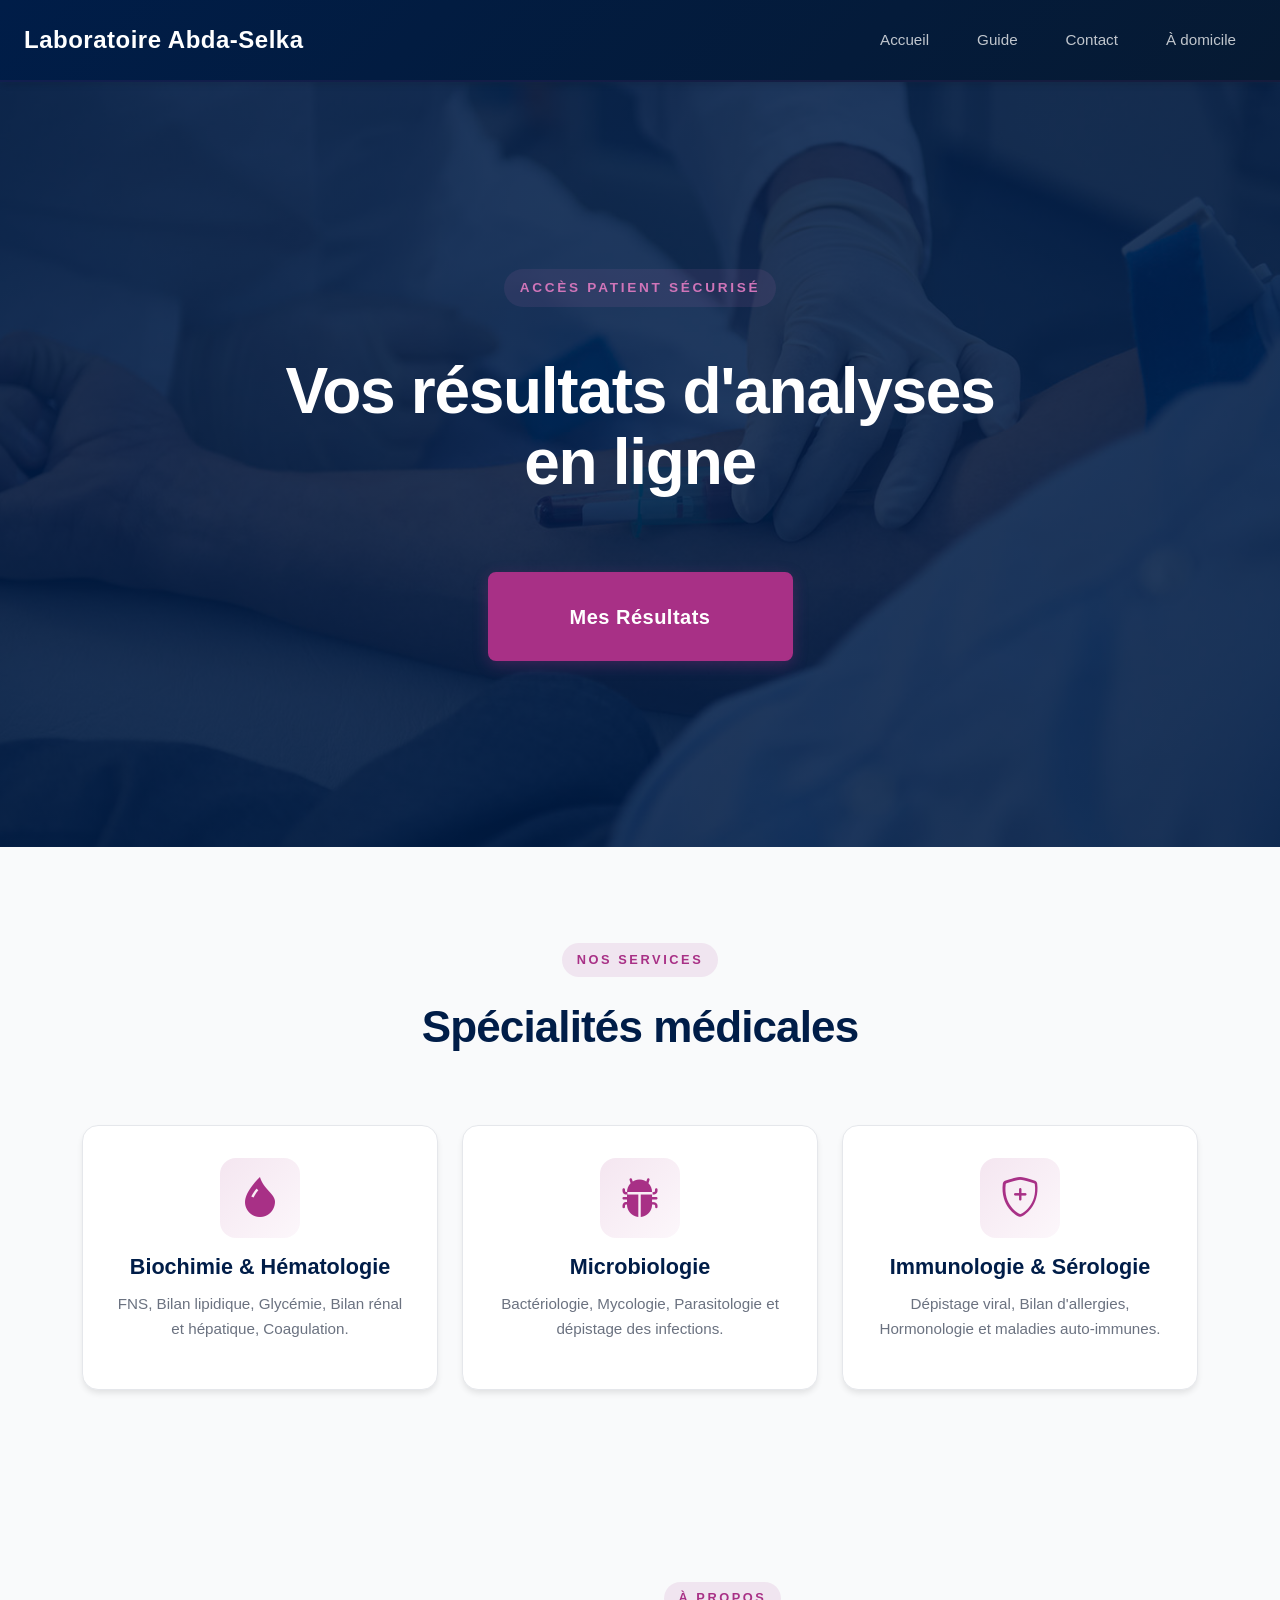
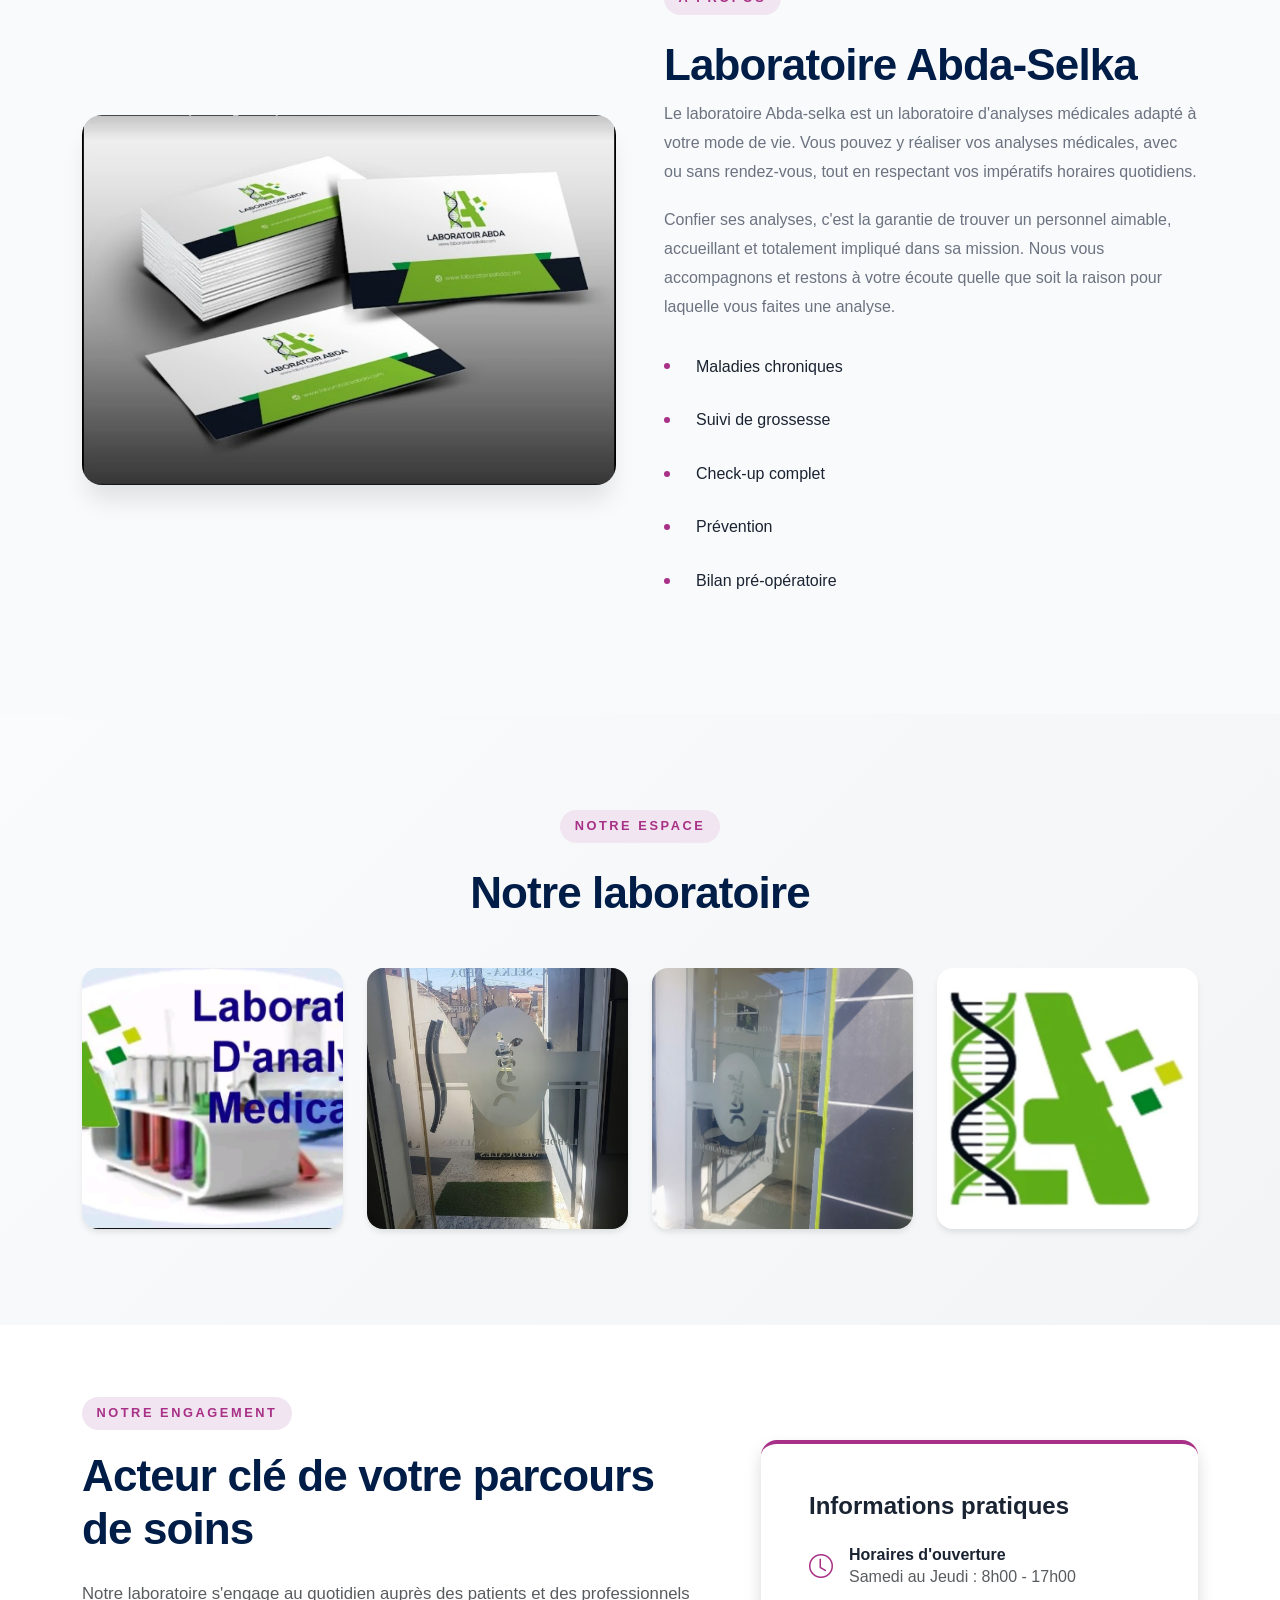
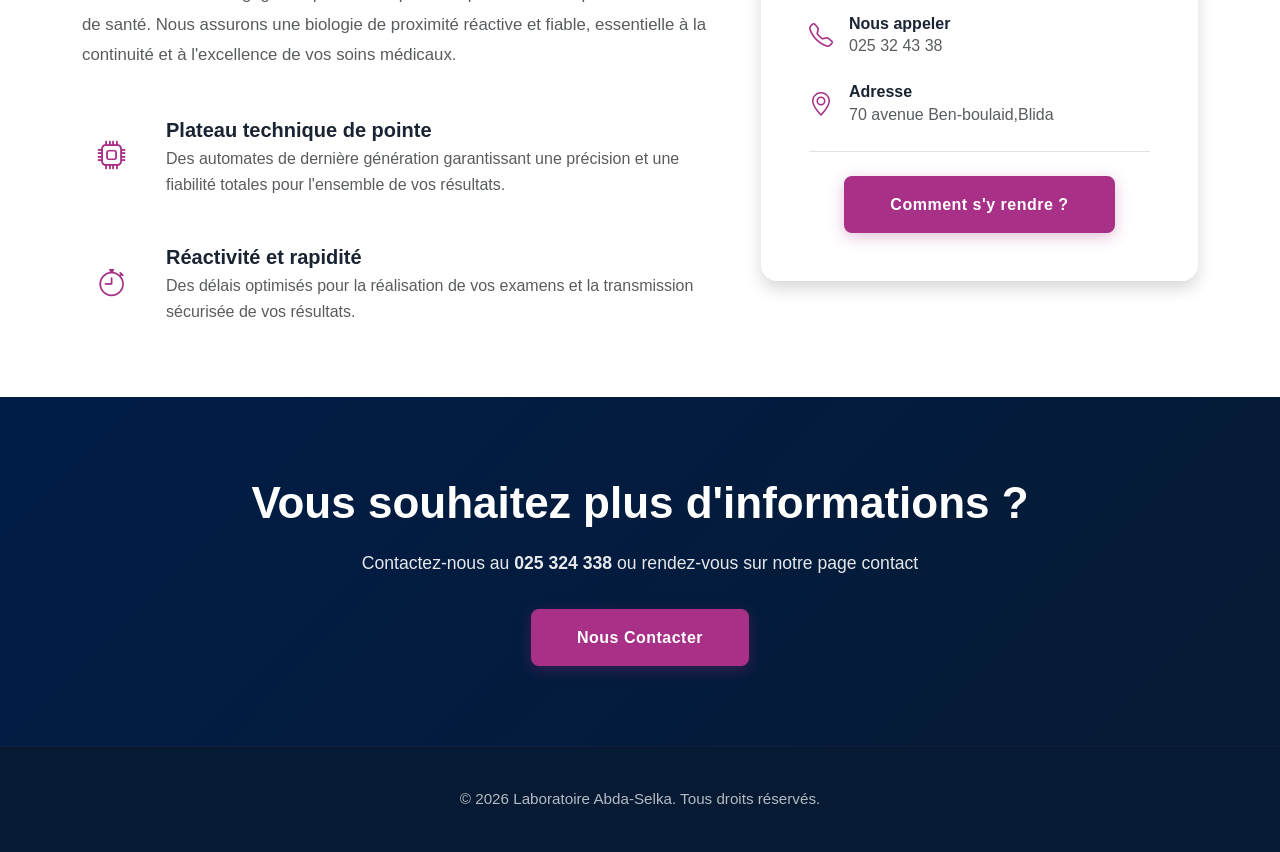
==== index.html @ 322935df "deploy" ====
<!DOCTYPE html>
<html lang="fr">

<head>
  <meta charset="UTF-8">
  <meta http-equiv="X-UA-Compatible" content="IE=edge">
  <meta name="viewport" content="width=device-width, initial-scale=1.0">
  <title>Laboratoire Abda-Selka</title>

  <link rel="shortcut icon" href="img/logo.jpg" type="image/jpeg">
  <link href="https://cdn.jsdelivr.net/npm/bootstrap@5.1.3/dist/css/bootstrap.min.css" rel="stylesheet"
    integrity="sha384-1BmE4kWBq78iYhFldvKuhfTAU6auU8tT94WrHftjDbrCEXSU1oBoqyl2QvZ6jIW3" crossorigin="anonymous">
  <link rel="stylesheet" href="https://cdn.jsdelivr.net/npm/bootstrap-icons@1.7.2/font/bootstrap-icons.css">
  <script src="https://cdn.jsdelivr.net/npm/bootstrap@5.1.3/dist/js/bootstrap.bundle.min.js"
    integrity="sha384-ka7Sk0Gln4gmtz2MlQnikT1wXgYsOg+OMhuP+IlRH9sENBO0LRn5q+8nbTov4+1p"
    crossorigin="anonymous"></script>
  <link rel="stylesheet" href="aceuille.css">
</head>

<body>
  <!-- Navigation -->
  <nav class="navbar navbar-expand-lg navbar-dark navbar-main">
    <div class="container-fluid px-4">
      <a class="navbar-brand fw-bold" href="index.html">Laboratoire Abda-Selka</a>
      <button class="navbar-toggler" type="button" data-bs-toggle="collapse" data-bs-target="#navbarNavDropdown"
        aria-controls="navbarNavDropdown" aria-expanded="false" aria-label="Toggle navigation">
        <span class="navbar-toggler-icon"></span>
      </button>
      <div class="collapse navbar-collapse" id="navbarNavDropdown">
        <ul class="navbar-nav ms-auto gap-2">
          <li class="nav-item">
            <a class="nav-link" href="index.html">Accueil</a>
          </li>
          <li class="nav-item">
            <a class="nav-link" href="guide.html">Guide</a>
          </li>
          <li class="nav-item">
            <a class="nav-link" href="contact.html">Contact</a>
          </li>
          <li class="nav-item">
            <a class="nav-link" href="domicile.html">À domicile</a>
          </li>
        </ul>
      </div>
    </div>
  </nav>

  <!-- Hero Section -->
  <section class="hero-section"
    style="background-image: linear-gradient(rgba(0, 29, 72, 0.85), rgba(0, 29, 72, 0.85)), url('img/prelevement.jpg');">
    <div class="container">
      <div class="hero-content text-center">
        <div class="fade-in-up">
          <p class="hero-eyebrow">Accès Patient Sécurisé</p>
          <br></br>
          <h1 class="hero-title">Vos résultats d'analyses en ligne</h1>
        </div>
        <br></br>
        <div class="hero-actions fade-in-up" style="animation-delay: 0.2s;">
          <a href="http://abda.bmvie.net" class="btn btn-results">Mes Résultats</a>
        </div>
      </div>
    </div>
  </section>

  <!-- Specialties Section -->
  <section class="section-specialties">
    <div class="container">
      <div class="section-intro fade-in">
        <p class="section-eyebrow">Nos Services</p>
        <h2 class="section-title">Spécialités médicales</h2>

      </div>
      <div class="row g-4 mt-5">
        <div class="col-md-6 col-lg-4">
          <div class="specialty-card fade-in-up">
            <div class="specialty-icon mb-3">
              <i class="bi bi-droplet-fill fs-1" style="color: #a83086;"></i>
            </div>
            <h3>Biochimie & Hématologie</h3>
            <p>FNS, Bilan lipidique, Glycémie, Bilan rénal et hépatique, Coagulation.</p>
          </div>
        </div>
        <div class="col-md-6 col-lg-4">
          <div class="specialty-card fade-in-up" style="animation-delay: 0.1s;">
            <div class="specialty-icon text-primary mb-3">
              <i class="bi bi-bug-fill fs-1" style="color: #a83086;"></i>
            </div>
            <h3>Microbiologie</h3>
            <p>Bactériologie, Mycologie, Parasitologie et dépistage des infections.</p>
          </div>
        </div>
        <div class="col-md-6 col-lg-4">
          <div class="specialty-card fade-in-up" style="animation-delay: 0.2s;">
            <div class="specialty-icon text-primary mb-3">
              <i class="bi bi-shield-plus fs-1" style="color: #a83086;"></i>
            </div>
            <h3>Immunologie & Sérologie</h3>
            <p>Dépistage viral, Bilan d'allergies, Hormonologie et maladies auto-immunes.</p>
          </div>
        </div>
      </div>
    </div>
  </section>

  <!-- About Section -->
  <section class="section-about">
    <div class="container">
      <div class="row align-items-center g-5">
        <div class="col-lg-6 fade-in">
          <div class="about-image">
            <img src="img/carte-visite.jpg" alt="Laboratoire Abda-Selka">
          </div>
        </div>
        <div class="col-lg-6 fade-in" style="animation-delay: 0.1s;">
          <p class="section-eyebrow">À propos</p>
          <h2 class="section-title">Laboratoire Abda-Selka</h2>
          <p class="about-text">Le laboratoire Abda-selka est un laboratoire d'analyses médicales adapté à votre mode de
            vie. Vous pouvez y réaliser vos analyses médicales, avec ou sans rendez-vous, tout en respectant vos
            impératifs horaires quotidiens.</p>
          <p class="about-text">Confier ses analyses, c'est la garantie de trouver un personnel aimable, accueillant et
            totalement impliqué dans sa mission. Nous vous accompagnons et restons à votre écoute quelle que soit la
            raison pour laquelle vous faites une analyse.</p>
          <ul class="about-list">
            <li>Maladies chroniques</li>
            <li>Suivi de grossesse</li>
            <li>Check-up complet</li>
            <li>Prévention</li>
            <li>Bilan pré-opératoire</li>
          </ul>
        </div>
      </div>
    </div>
  </section>

  <!-- Gallery Section -->
  <section class="section-gallery">
    <div class="container">
      <div class="section-intro text-center fade-in">
        <p class="section-eyebrow">Notre espace</p>
        <h2 class="section-title">Notre laboratoire</h2>
      </div>
      <div class="gallery-grid mt-5">
        <div class="gallery-item fade-in-up">
          <img src="img/logo-tube.jpg" alt="Équipements">
        </div>
        <div class="gallery-item fade-in-up" style="animation-delay: 0.1s;">
          <img src="img/porte-i.jpg" alt="Entrée">
        </div>
        <div class="gallery-item fade-in-up" style="animation-delay: 0.2s;">
          <img src="img/porte-d.jpg" alt="Accueil">
        </div>
        <div class="gallery-item fade-in-up" style="animation-delay: 0.3s;">
          <img src="img/logo.jpg" alt="Logo">
        </div>
      </div>
    </div>
  </section>
  <!-- Mission Section -->
  <section class="section-mission py-5">
    <div class="container py-4">
      <div class="row g-5 align-items-center">

        <div class="col-lg-7 animate-on-scroll fade-in">
          <p class="section-eyebrow fw-bold text-uppercase mb-1" style="color: #a83086 !important;">Notre Engagement</p>
          <h2 class="section-title fw-bold mb-4">Acteur clé de votre parcours de soins</h2>
          <p class="mission-text text-muted mb-5">
            Notre laboratoire s'engage au quotidien auprès des patients et des professionnels de santé. Nous assurons
            une biologie de proximité réactive et fiable, essentielle à la continuité et à l'excellence de vos soins
            médicaux.
          </p>

          <div class="mission-highlights">
            <div class="d-flex align-items-start mb-4 animate-on-scroll fade-in-up">
              <div class="flex-shrink-0  bg-opacity-10  p-3 rounded-circle me-4">
                <i class="bi bi-cpu fs-3" style="color: #a83086;"></i>
              </div>
              <div>
                <h4 class="h5 fw-bold mb-1">Plateau technique de pointe</h4>
                <p class="text-muted mb-0">Des automates de dernière génération garantissant une précision et une
                  fiabilité totales pour l'ensemble de vos résultats.</p>
              </div>
            </div>

            <div class="d-flex align-items-start animate-on-scroll fade-in-up" style="animation-delay: 0.1s;">
              <div class="flex-shrink-0  bg-opacity-10  p-3 rounded-circle me-4">
                <i class="bi bi-stopwatch fs-3" style="color: #a83086;"></i>
              </div>
              <div>
                <h4 class="h5 fw-bold mb-1">Réactivité et rapidité</h4>
                <p class="text-muted mb-0">Des délais optimisés pour la réalisation de vos examens et la transmission
                  sécurisée de vos résultats.</p>
              </div>
            </div>
          </div>
        </div>

        <div class="col-lg-5 animate-on-scroll fade-in" style="animation-delay: 0.2s;">

          <div class="info-wrapper bg-white p-4 p-md-5 rounded-4 shadow border-top border-4"
            style="border-top-color: #a83086 !important;">
            <h3 class="h4 fw-bold mb-4">Informations pratiques</h3>

            <div class="info-item d-flex align-items-center mb-4">

              <div class="info-icon me-3" style="color: #a83086 !important;">
                <i class="bi bi-clock fs-4"></i>
              </div>
              <div>
                <h4 class="h6 fw-bold mb-0">Horaires d'ouverture</h4>
                <p class="text-muted mb-0">Samedi au Jeudi : 8h00 - 17h00</p>
              </div>
            </div>

            <div class="info-item d-flex align-items-center mb-4">

              <div class="info-icon me-3" style="color: #a83086 !important;">
                <i class="bi bi-telephone fs-4"></i>
              </div>
              <div>
                <h4 class="h6 fw-bold mb-0">Nous appeler</h4>
                <p class="text-muted mb-0">025 32 43 38</p>
              </div>
            </div>

            <div class="info-item d-flex align-items-center mb-4">

              <div class="info-icon me-3" style="color: #a83086 !important;">
                <i class="bi bi-geo-alt fs-4"></i>
              </div>
              <div>
                <h4 class="h6 fw-bold mb-0">Adresse</h4>
                <p class="text-muted mb-0">70 avenue Ben-boulaid,Blida</p>
              </div>
            </div>

            <div class="mt-4 pt-4 border-top d-flex justify-content-center">

              <a href="contact.html" class="btn btn-cta" style="max-width: 100%; width: auto;">Comment s'y rendre ?</a>
            </div>
          </div>
        </div>

      </div>
    </div>
  </section>

  <!-- CTA Section -->
  <section class="section-cta">
    <div class="container text-center">
      <div class="fade-in">
        <h2>Vous souhaitez plus d'informations ?</h2>
        <p class="cta-text">Contactez-nous au <strong>025 324 338</strong> ou rendez-vous sur notre page contact</p>
        <a href="contact.html" class="btn btn-cta">Nous Contacter</a>
      </div>
    </div>
  </section>

  <!-- Footer -->
  <footer class="site-footer">
    <div class="container text-center">
      <p>&copy; 2026 Laboratoire Abda-Selka. Tous droits réservés.</p>
    </div>
  </footer>
</body>

</html>
---- aceuille.css ----
:root {
    --dark: #001d48;
    --dark-soft: #061a33;
    --accent: #a83086;
    --accent-light: #d075b9;
    --accent-pale: #f0e5f0;
    --text: #1a2332;
    --text-light: #6b7280;
    --bg: #f9fafb;
    --card: #ffffff;
    --border: #e5e7eb;
    --shadow-sm: 0 1px 2px 0 rgba(0, 0, 0, 0.05);
    --shadow: 0 4px 6px -1px rgba(0, 0, 0, 0.1);
    --shadow-lg: 0 10px 15px -3px rgba(0, 0, 0, 0.1);
    --shadow-xl: 0 20px 25px -5px rgba(0, 0, 0, 0.1);
    --transition: all 0.3s cubic-bezier(0.4, 0, 0.2, 1);
}

* {
    box-sizing: border-box;
    margin: 0;
    padding: 0;
}

html {
    scroll-behavior: smooth;
}

body {
    font-family: -apple-system, BlinkMacSystemFont, 'Segoe UI', 'Roboto', 'Oxygen', 'Ubuntu', 'Cantarell', sans-serif;
    color: var(--text);
    background: var(--bg);
    line-height: 1.6;
}

/* Animations */
@keyframes fadeInUp {
    from {
        opacity: 0;
        transform: translateY(30px);
    }

    to {
        opacity: 1;
        transform: translateY(0);
    }
}

@keyframes fadeIn {
    from {
        opacity: 0;
    }

    to {
        opacity: 1;
    }
}

@keyframes slideInLeft {
    from {
        opacity: 0;
        transform: translateX(-30px);
    }

    to {
        opacity: 1;
        transform: translateX(0);
    }
}

@keyframes scaleIn {
    from {
        opacity: 0;
        transform: scale(0.95);
    }

    to {
        opacity: 1;
        transform: scale(1);
    }
}

@keyframes pulse {

    0%,
    100% {
        opacity: 1;
    }

    50% {
        opacity: 0.8;
    }
}

.fade-in {
    animation: fadeIn 0.6s ease-out forwards;
    opacity: 0;
}

.fade-in-up {
    animation: fadeInUp 0.6s ease-out forwards;
    opacity: 0;
}

/* Navbar */
.navbar-main {
    background: linear-gradient(135deg, var(--dark) 0%, var(--dark-soft) 100%);
    padding: 1rem 0;
    box-shadow: var(--shadow);
    border-bottom: 2px solid rgba(168, 48, 134, 0.1);
    position: relative;
    z-index: 100;
    transition: var(--transition);
}

.navbar-main:hover {
    box-shadow: var(--shadow-lg);
}

.navbar-brand {
    font-size: 1.5rem;
    letter-spacing: 0.5px;
    color: white !important;
    transition: var(--transition);
}

.navbar-brand:hover {
    color: var(--accent-light) !important;
}

.navbar-main .nav-link {
    color: rgba(255, 255, 255, 0.75) !important;
    font-weight: 500;
    font-size: 0.95rem;
    margin: 0 0.5rem;
    padding: 0.5rem 0.75rem !important;
    border-radius: 0.375rem;
    transition: var(--transition);
    position: relative;
}

.navbar-main .nav-link::after {
    content: '';
    position: absolute;
    bottom: 0;
    left: 50%;
    width: 0;
    height: 2px;
    background: var(--accent-light);
    transform: translateX(-50%);
    transition: var(--transition);
}

.navbar-main .nav-link:hover,
.navbar-main .nav-link.active {
    color: white !important;
    background: rgba(168, 48, 134, 0.15);
}

.navbar-main .nav-link:hover::after,
.navbar-main .nav-link.active::after {
    width: 30px;
}

/* Hero Section */
.hero-section {
    position: relative;
    min-height: 85vh;
    background: linear-gradient(135deg, var(--dark) 0%, var(--dark-soft) 100%),
        url('img/covid.jpg') center/cover no-repeat;
    background-size: cover;
    display: flex;
    align-items: center;
    justify-content: center;
    overflow: hidden;
}

.hero-overlay {
    position: absolute;
    inset: 0;
    background: linear-gradient(180deg, rgba(0, 29, 72, 0.75), rgba(0, 29, 72, 0.45));
    backdrop-filter: blur(0px);
}

.hero-content {
    position: relative;
    z-index: 10;
    text-align: center;
    color: white;
    padding: 4rem 2rem;
    max-width: 800px;
    margin: 0 auto;
}

.hero-eyebrow {
    display: inline-block;
    color: var(--accent-light);
    text-transform: uppercase;
    letter-spacing: 0.2em;
    font-size: 0.85rem;
    font-weight: 600;
    margin-bottom: 1.5rem;
    padding: 0.5rem 1rem;
    background: rgba(208, 117, 185, 0.1);
    border-radius: 50px;
}

.hero-title {
    font-size: clamp(2.5rem, 6vw, 4rem);
    font-weight: 700;
    line-height: 1.1;
    margin-bottom: 1.5rem;
    letter-spacing: -0.02em;
    animation: fadeInUp 0.8s ease-out;
}

.hero-subtitle {
    font-size: 1.15rem;
    line-height: 1.6;
    color: rgba(255, 255, 255, 0.9);
    margin-bottom: 2.5rem;
    animation: fadeInUp 0.8s ease-out 0.1s both;
}

.hero-actions {
    display: flex;
    gap: 1.5rem;
    justify-content: center;
    flex-wrap: wrap;
    animation: fadeInUp 0.8s ease-out 0.2s both;
}

.btn-results {
    padding: 1.7rem 5rem;
    background: var(--accent);
    color: white;
    border: 2px solid var(--accent);
    border-radius: 0.5rem;
    font-weight: 600;
    font-size: 1.25rem;
    transition: var(--transition);
    box-shadow: 0 4px 15px rgba(168, 48, 134, 0.3);
    text-decoration: none;
    display: inline-block;
    letter-spacing: 0.5px;
}

.btn-results:hover {
    background: transparent;
    color: white;
    transform: translateY(-3px);
    box-shadow: 0 8px 20px rgba(168, 48, 134, 0.4);
}

/* Sections */
.section-specialties,
.section-about,
.section-gallery,
.section-mission {
    padding: 6rem 0;
}

.section-intro {
    text-align: center;
    margin-bottom: 3rem;
}

.section-eyebrow {
    color: var(--accent);
    text-transform: uppercase;
    letter-spacing: 0.2em;
    font-size: 0.8rem;
    font-weight: 700;
    display: inline-block;
    margin-bottom: 0.5rem;
    padding: 0.4rem 0.9rem;
    background: var(--accent-pale);
    border-radius: 50px;
}

.section-title {
    font-size: clamp(2rem, 4vw, 2.75rem);
    font-weight: 700;
    color: var(--dark);
    letter-spacing: -0.02em;
    margin: 1rem 0 0.5rem;
    line-height: 1.2;
}

.section-description {
    font-size: 1.05rem;
    color: var(--text-light);
    margin-top: 0.75rem;
    line-height: 1.6;
}

/* Specialty Cards */
.specialty-card {
    background: var(--card);
    border-radius: 1rem;
    padding: 2rem;
    text-align: center;
    box-shadow: var(--shadow);
    transition: var(--transition);
    border: 1px solid var(--border);
    min-height: 100%;
    display: flex;
    flex-direction: column;
    align-items: center;
}

.specialty-card:hover {
    transform: translateY(-8px);
    box-shadow: var(--shadow-xl);
    border-color: var(--accent-light);
}

.specialty-icon {
    width: 80px;
    height: 80px;
    display: flex;
    align-items: center;
    justify-content: center;
    background: linear-gradient(135deg, rgba(168, 48, 134, 0.12), rgba(208, 117, 185, 0.06));
    border-radius: 1rem;
    margin-bottom: 1.5rem;
    transition: var(--transition);
}

.specialty-card:hover .specialty-icon {
    background: linear-gradient(135deg, rgba(168, 48, 134, 0.2), rgba(208, 117, 185, 0.12));
    transform: scale(1.1);
}

.specialty-icon img {
    width: 48px;
    height: 48px;
    object-fit: contain;
}


.specialty-card h3 {
    font-size: 1.35rem;
    font-weight: 600;
    color: var(--dark);
    margin-bottom: 0.75rem;
}

.specialty-card p {
    color: var(--text-light);
    font-size: 0.95rem;
    line-height: 1.6;
}

/* About Section */
.section-about {
    background: var(--bg);
}

.about-image {
    border-radius: 1.25rem;
    overflow: hidden;
    box-shadow: var(--shadow-xl);
    transition: var(--transition);
}

.about-image:hover {
    transform: scale(1.02);
}

.about-image img {
    width: 100%;
    height: 100%;
    object-fit: cover;
    display: block;
}

.about-text {
    font-size: 1rem;
    color: var(--text-light);
    line-height: 1.8;
    margin-bottom: 1.25rem;
}

.about-list {
    list-style: none;
    padding-left: 0;
    margin-top: 1.5rem;
}

.about-list li {
    padding: 0.5rem 0 0.5rem 2rem;
    position: relative;
    color: var(--text);
    font-weight: 500;
    margin-bottom: 0.75rem;
}

.about-list li::before {
    content: '';
    position: absolute;
    left: 0;
    top: 50%;
    transform: translateY(-50%);
    width: 6px;
    height: 6px;
    background: var(--accent);
    border-radius: 50%;
    transition: var(--transition);
}

.about-list li:hover::before {
    background: var(--accent-light);
    transform: translateY(-50%) scale(1.3);
}

/* Gallery Section */
.section-gallery {
    background: linear-gradient(135deg, #fafbfc 0%, #f3f4f6 100%);
}

.gallery-grid {
    display: grid;
    grid-template-columns: repeat(auto-fit, minmax(250px, 1fr));
    gap: 1.5rem;
}

@media (min-width: 768px) {
    .gallery-grid {
        grid-template-columns: repeat(4, 1fr);
    }
}

.gallery-item {
    position: relative;
    border-radius: 1rem;
    overflow: hidden;
    box-shadow: var(--shadow);
    aspect-ratio: 1;
    transition: var(--transition);
    cursor: pointer;
}

.gallery-item:hover {
    box-shadow: var(--shadow-xl);
    transform: translateY(-4px);
}

.gallery-item img {
    width: 100%;
    height: 100%;
    object-fit: cover;
    transition: var(--transition);
}

.gallery-item:hover img {
    transform: scale(1.08);
}

/* Mission Section */
.section-mission {
    background: white;
}

.mission-text {
    font-size: 1.05rem;
    color: var(--text-light);
    line-height: 1.8;
    margin-bottom: 2rem;
}

.mission-highlights {
    display: flex;
    flex-direction: column;
    gap: 1.5rem;
}

.highlight {
    display: flex;
    gap: 1.5rem;
    padding: 1.5rem;
    background: var(--bg);
    border-radius: 1rem;
    border: 1px solid var(--border);
    transition: var(--transition);
}

.highlight:hover {
    background: var(--accent-pale);
    border-color: var(--accent-light);
    transform: translateX(8px);
}

.highlight-icon {
    width: 60px;
    height: 60px;
    min-width: 60px;
    display: flex;
    align-items: center;
    justify-content: center;
    background: linear-gradient(135deg, rgba(168, 48, 134, 0.15), rgba(208, 117, 185, 0.08));
    border-radius: 0.75rem;
    transition: var(--transition);
}

.highlight:hover .highlight-icon {
    transform: scale(1.1);
}

.highlight-icon img {
    width: 32px;
    height: 32px;
    object-fit: contain;
}

.highlight h4 {
    font-size: 1.1rem;
    font-weight: 600;
    color: var(--dark);
    margin-bottom: 0.25rem;
}

.highlight p {
    font-size: 0.9rem;
    color: var(--text-light);
    line-height: 1.5;
    margin: 0;
}

.mission-info {
    display: grid;
    grid-template-columns: 1fr 1fr;
    gap: 1.5rem;
}

.info-card {
    background: linear-gradient(135deg, var(--accent-pale) 0%, rgba(240, 229, 240, 0.5) 100%);
    padding: 2.5rem;
    border-radius: 1.25rem;
    text-align: center;
    border: 1px solid rgba(168, 48, 134, 0.2);
    transition: var(--transition);
}

.info-card:hover {
    transform: translateY(-6px);
    box-shadow: 0 8px 20px rgba(168, 48, 134, 0.15);
}

.info-card h3 {
    font-size: 1.1rem;
    font-weight: 600;
    color: var(--dark);
    margin-bottom: 0.5rem;
}

.info-detail {
    font-size: 1.5rem;
    font-weight: 700;
    color: var(--accent);
    margin: 0;
}

/* CTA Section */
.section-cta {
    background: linear-gradient(135deg, var(--dark) 0%, var(--dark-soft) 100%);
    color: white;
    padding: 5rem 2rem;
}

.section-cta h2 {
    font-size: clamp(2rem, 4vw, 2.75rem);
    font-weight: 700;
    margin-bottom: 1.25rem;
    line-height: 1.2;
}

.cta-text {
    font-size: 1.1rem;
    color: rgba(255, 255, 255, 0.9);
    margin-bottom: 2rem;
    line-height: 1.6;
}

.btn-cta {
    padding: 0.9rem 2.75rem;
    background: var(--accent);
    color: white;
    border: 2px solid var(--accent);
    border-radius: 0.5rem;
    font-weight: 600;
    font-size: 1rem;
    transition: var(--transition);
    box-shadow: 0 4px 15px rgba(168, 48, 134, 0.3);
    text-decoration: none;
    display: inline-block;
    letter-spacing: 0.5px;
}

.btn-cta:hover {
    background: transparent;
    color: var(--accent);
    transform: translateY(-3px);
    box-shadow: 0 8px 20px rgba(168, 48, 134, 0.4);
}

/* Footer */
.site-footer {
    background: var(--dark-soft);
    color: rgba(255, 255, 255, 0.7);
    padding: 2.5rem 0;
    text-align: center;
    font-size: 0.95rem;
    border-top: 1px solid rgba(168, 48, 134, 0.1);
}

.site-footer p {
    margin: 0;
}

/* Utilities */
img {
    max-width: 100%;
    display: block;
}

a {
    text-decoration: none;
    color: inherit;
}

button {
    cursor: pointer;
}

/* Responsive */
@media (max-width: 768px) {

    .section-specialties,
    .section-about,
    .section-gallery,
    .section-mission {
        padding: 4rem 0;
    }

    .hero-title {
        font-size: clamp(2rem, 5vw, 2.5rem);
    }

    .hero-actions {
        flex-direction: column;
        align-items: center;
    }

    .btn-results,
    .btn-cta {
        width: 100%;
        max-width: 300px;
    }

    .gallery-grid {
        grid-template-columns: repeat(2, 1fr);
    }

    .mission-info {
        grid-template-columns: 1fr;
    }

    .section-title {
        font-size: 1.75rem;
    }

    .about-list li {
        padding-left: 1.75rem;
    }
}

@media (max-width: 576px) {
    .navbar-brand {
        font-size: 1.25rem;
    }

    .section-specialties,
    .section-about,
    .section-gallery,
    .section-mission {
        padding: 3rem 0;
    }

    .container {
        padding: 0 1rem;
    }

    .gallery-grid {
        grid-template-columns: 1fr;
    }

    .hero-eyebrow {
        font-size: 0.75rem;
    }

    .hero-subtitle {
        font-size: 1rem;
    }

    .specialty-card {
        padding: 1.5rem;
    }

    .info-card {
        padding: 1.5rem;
    }

    .section-cta {
        padding: 3rem 1.5rem;
    }
}


/* --- Version renforcée pour l'Accordéon --- */

/* On cible l'élément et on force l'encapsulation */
.accordion-item {
    background-color: var(--card) !important;
    border: 1px solid var(--border) !important;
    border-radius: 1rem !important;
    margin-bottom: 1.25rem !important;
    box-shadow: var(--shadow-sm) !important;
    overflow: hidden !important;
    /* Force les enfants à respecter l'arrondi */
    transition: var(--transition) !important;
}

.accordion-item:hover {
    box-shadow: var(--shadow) !important;
    border-color: rgba(168, 48, 134, 0.4) !important;
    transform: translateY(-2px);
}

/* On force le bouton interne à s'arrondir aussi */
.accordion-button {
    padding: 1.25rem 1.5rem !important;
    font-size: 1.1rem !important;
    color: var(--dark) !important;
    background-color: transparent !important;
    border: none !important;
    border-radius: 1rem !important;
    /* Évite les angles bruts de Bootstrap */
}

/* Style quand l'accordéon est ouvert */
.accordion-button:not(.collapsed) {
    color: var(--accent) !important;
    background-color: var(--accent-pale) !important;
    box-shadow: none !important;
    /* On casse l'arrondi du bas uniquement quand c'est ouvert */
    border-bottom-left-radius: 0px !important;
    border-bottom-right-radius: 0px !important;
}

/* On supprime définitivement le halo bleu de Bootstrap au clic */
.accordion-button:focus {
    box-shadow: none !important;
    outline: none !important;
}

/* Zone de texte interne */
.accordion-body {
    padding: 1.5rem !important;
    color: var(--text-light) !important;
    background-color: var(--card) !important;
    border-top: 1px solid rgba(168, 48, 134, 0.1) !important;
}


/* --- Correction définitive de la flèche de l'accordéon --- */

/* 1. Sécurité : On nettoie tous les contours restants au clic */
.accordion-button:focus,
.accordion-button:active,
.accordion-button:focus-visible {
    outline: none !important;
    box-shadow: none !important;
}

/* 2. On remplace la flèche par défaut par une flèche violette (#a83086) */
.accordion-button::after {
    background-image: url("data:image/svg+xml,%3csvg xmlns='http://www.w3.org/2000/svg' viewBox='0 0 16 16' fill='%23a83086'%3e%3cpath fill-rule='evenodd' d='M1.646 4.646a.5.5 0 0 1 .708 0L8 10.293l5.646-5.647a.5.5 0 0 1 .708.708l-6 6a.5.5 0 0 1-.708 0l-6-6a.5.5 0 0 1 0-.708z'/%3e%3c/svg%3e") !important;
}

/* 3. On garde cette même flèche violette lorsqu'elle se retourne (accordéon ouvert) */
.accordion-button:not(.collapsed)::after {
    background-image: url("data:image/svg+xml,%3csvg xmlns='http://www.w3.org/2000/svg' viewBox='0 0 16 16' fill='%23a83086'%3e%3cpath fill-rule='evenodd' d='M1.646 4.646a.5.5 0 0 1 .708 0L8 10.293l5.646-5.647a.5.5 0 0 1 .708.708l-6 6a.5.5 0 0 1-.708 0l-6-6a.5.5 0 0 1 0-.708z'/%3e%3c/svg%3e") !important;
}
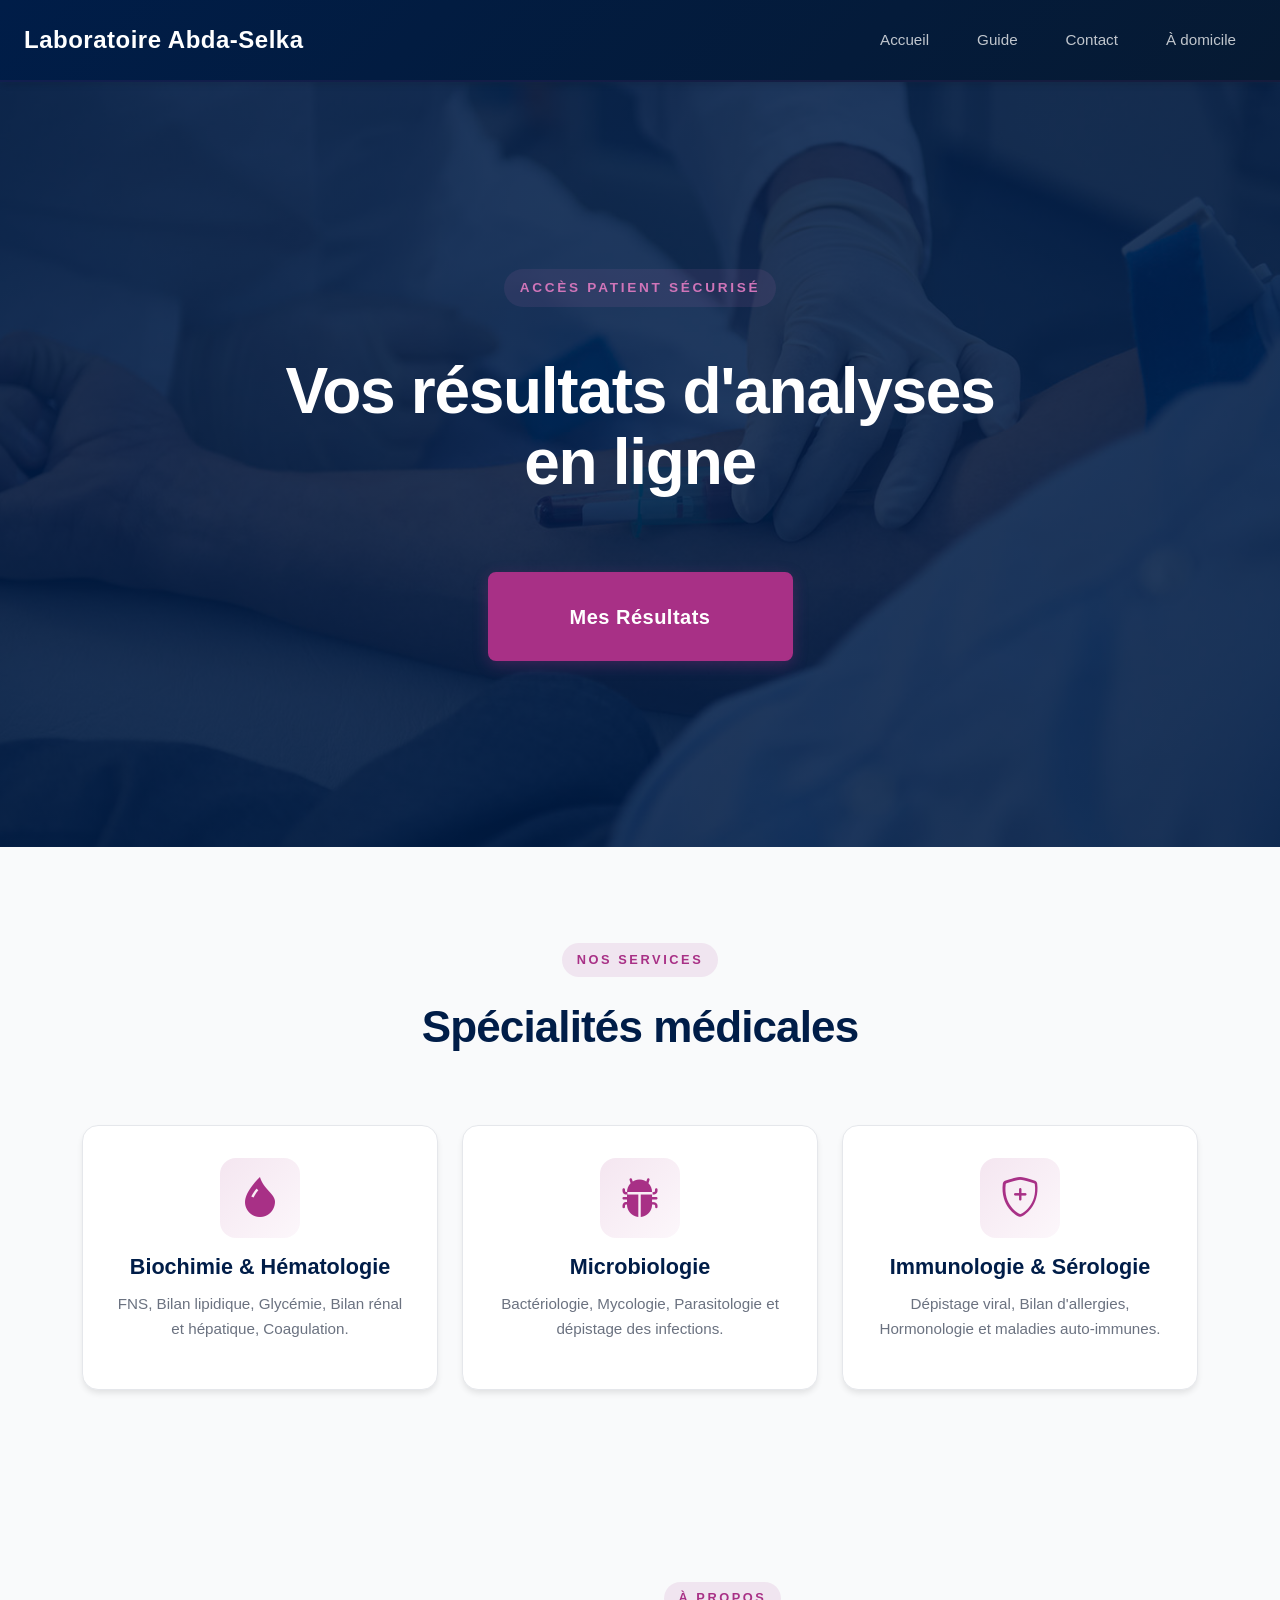
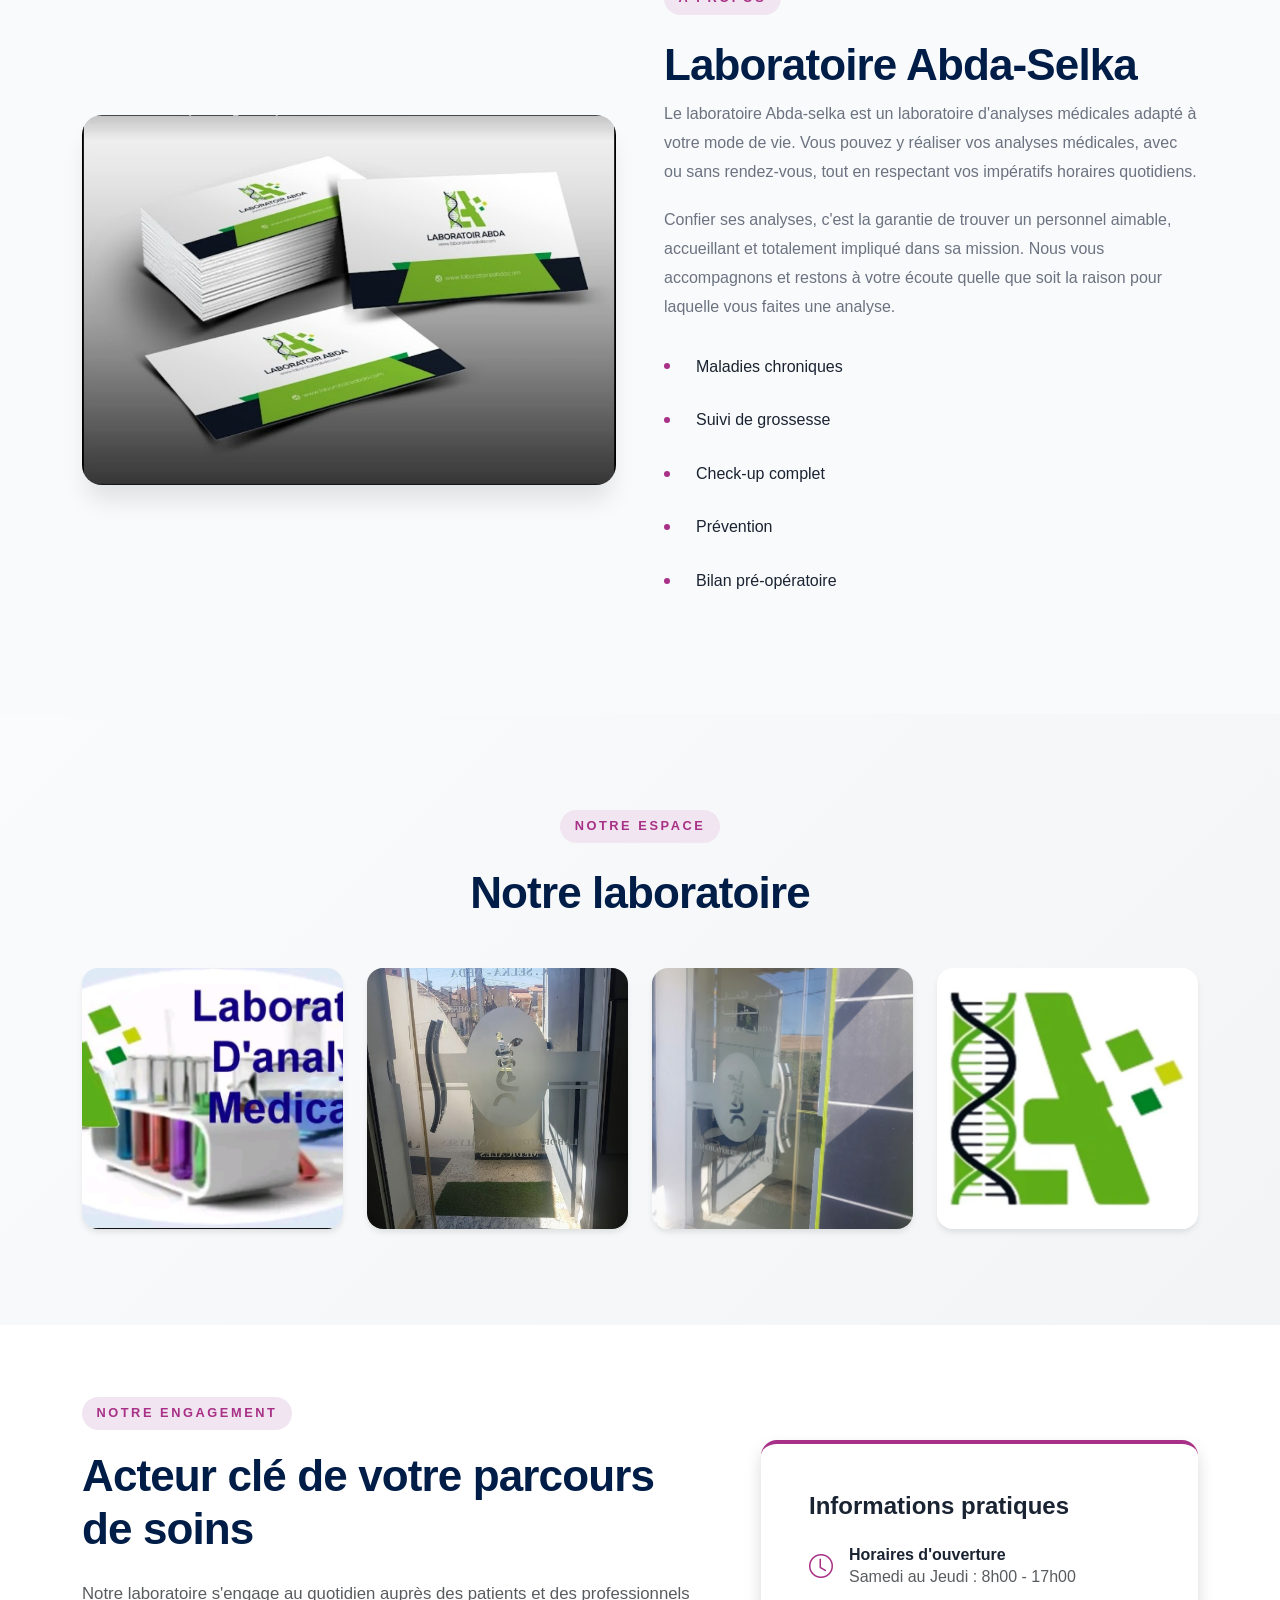
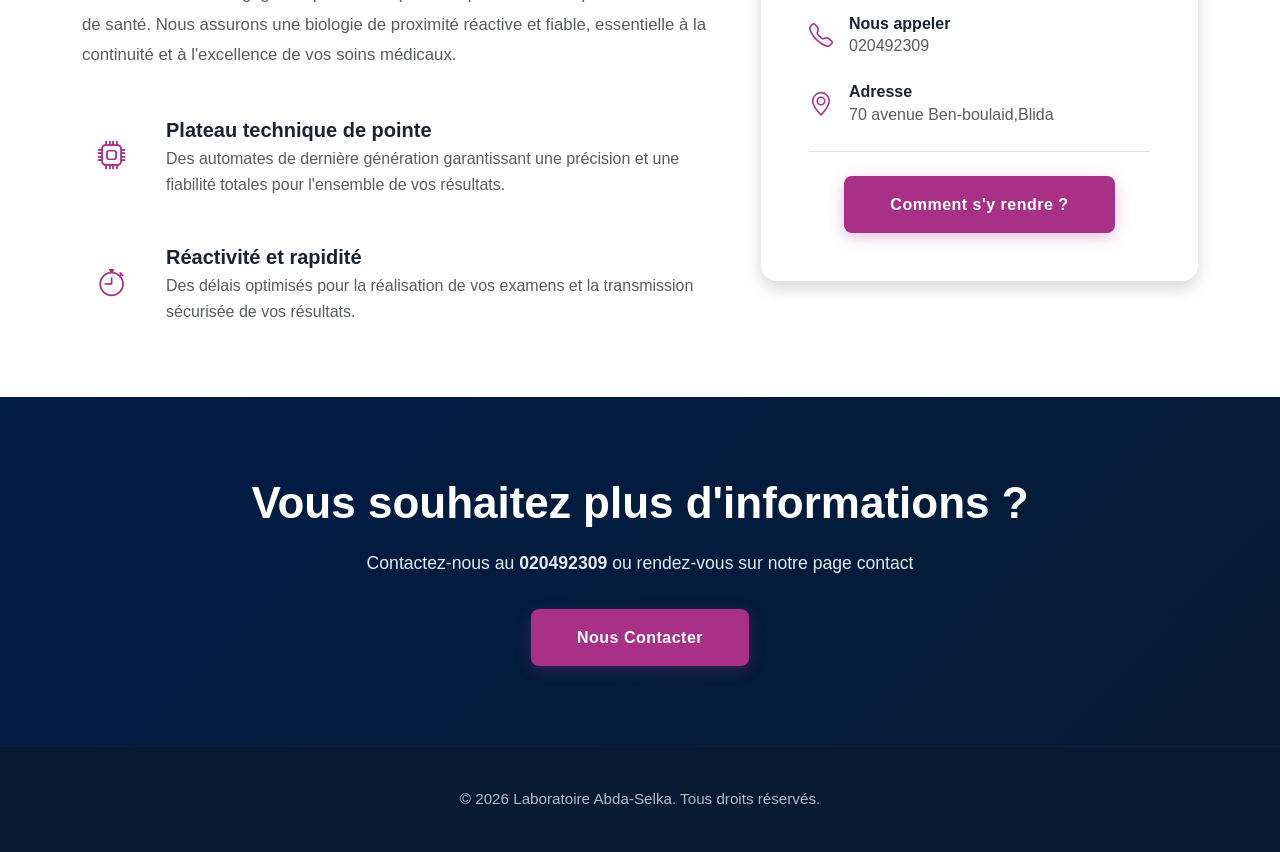
==== commit bc9c368d: "final" ====
--- a/index.html
+++ b/index.html
@@ -219,7 +219,7 @@
               </div>
               <div>
                 <h4 class="h6 fw-bold mb-0">Nous appeler</h4>
-                <p class="text-muted mb-0">025 32 43 38</p>
+                <p class="text-muted mb-0">020492309</p>
               </div>
             </div>
 
@@ -250,7 +250,7 @@
     <div class="container text-center">
       <div class="fade-in">
         <h2>Vous souhaitez plus d'informations ?</h2>
-        <p class="cta-text">Contactez-nous au <strong>025 324 338</strong> ou rendez-vous sur notre page contact</p>
+        <p class="cta-text">Contactez-nous au <strong>020492309</strong> ou rendez-vous sur notre page contact</p>
         <a href="contact.html" class="btn btn-cta">Nous Contacter</a>
       </div>
     </div>
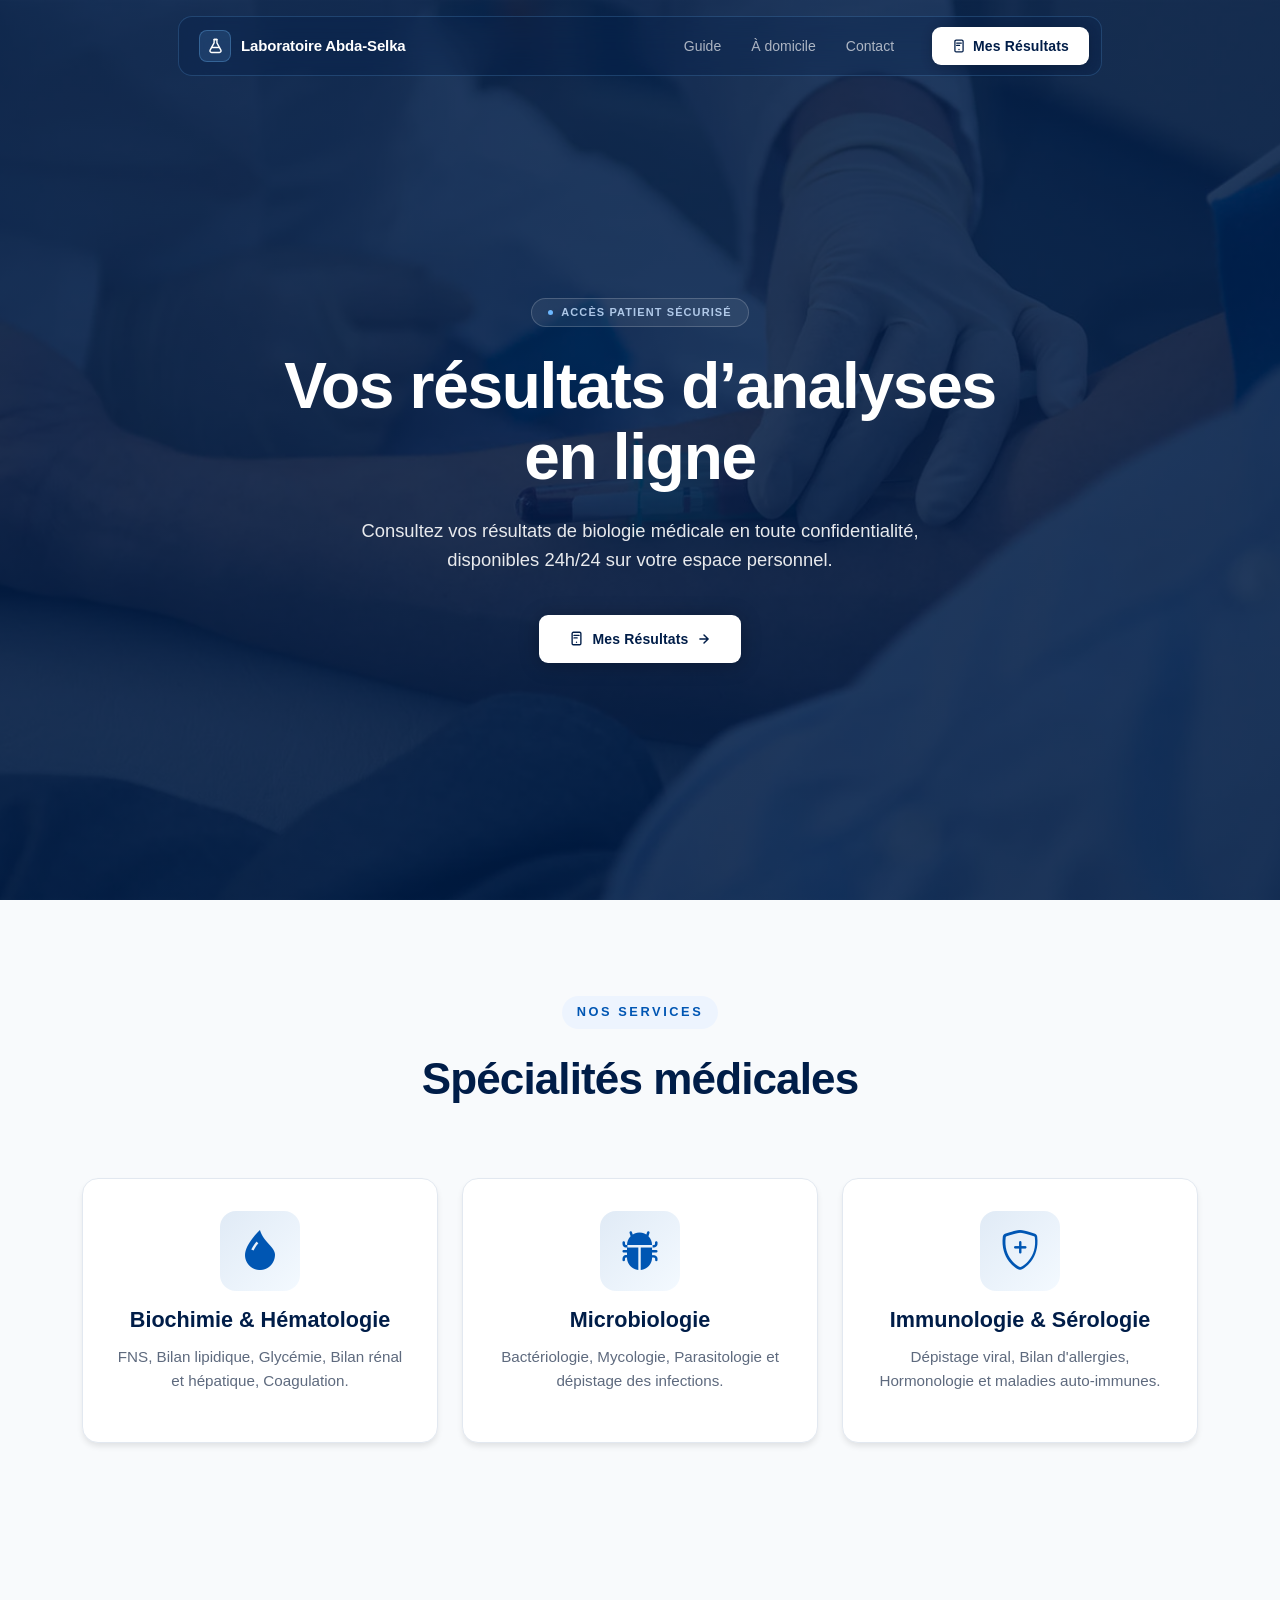
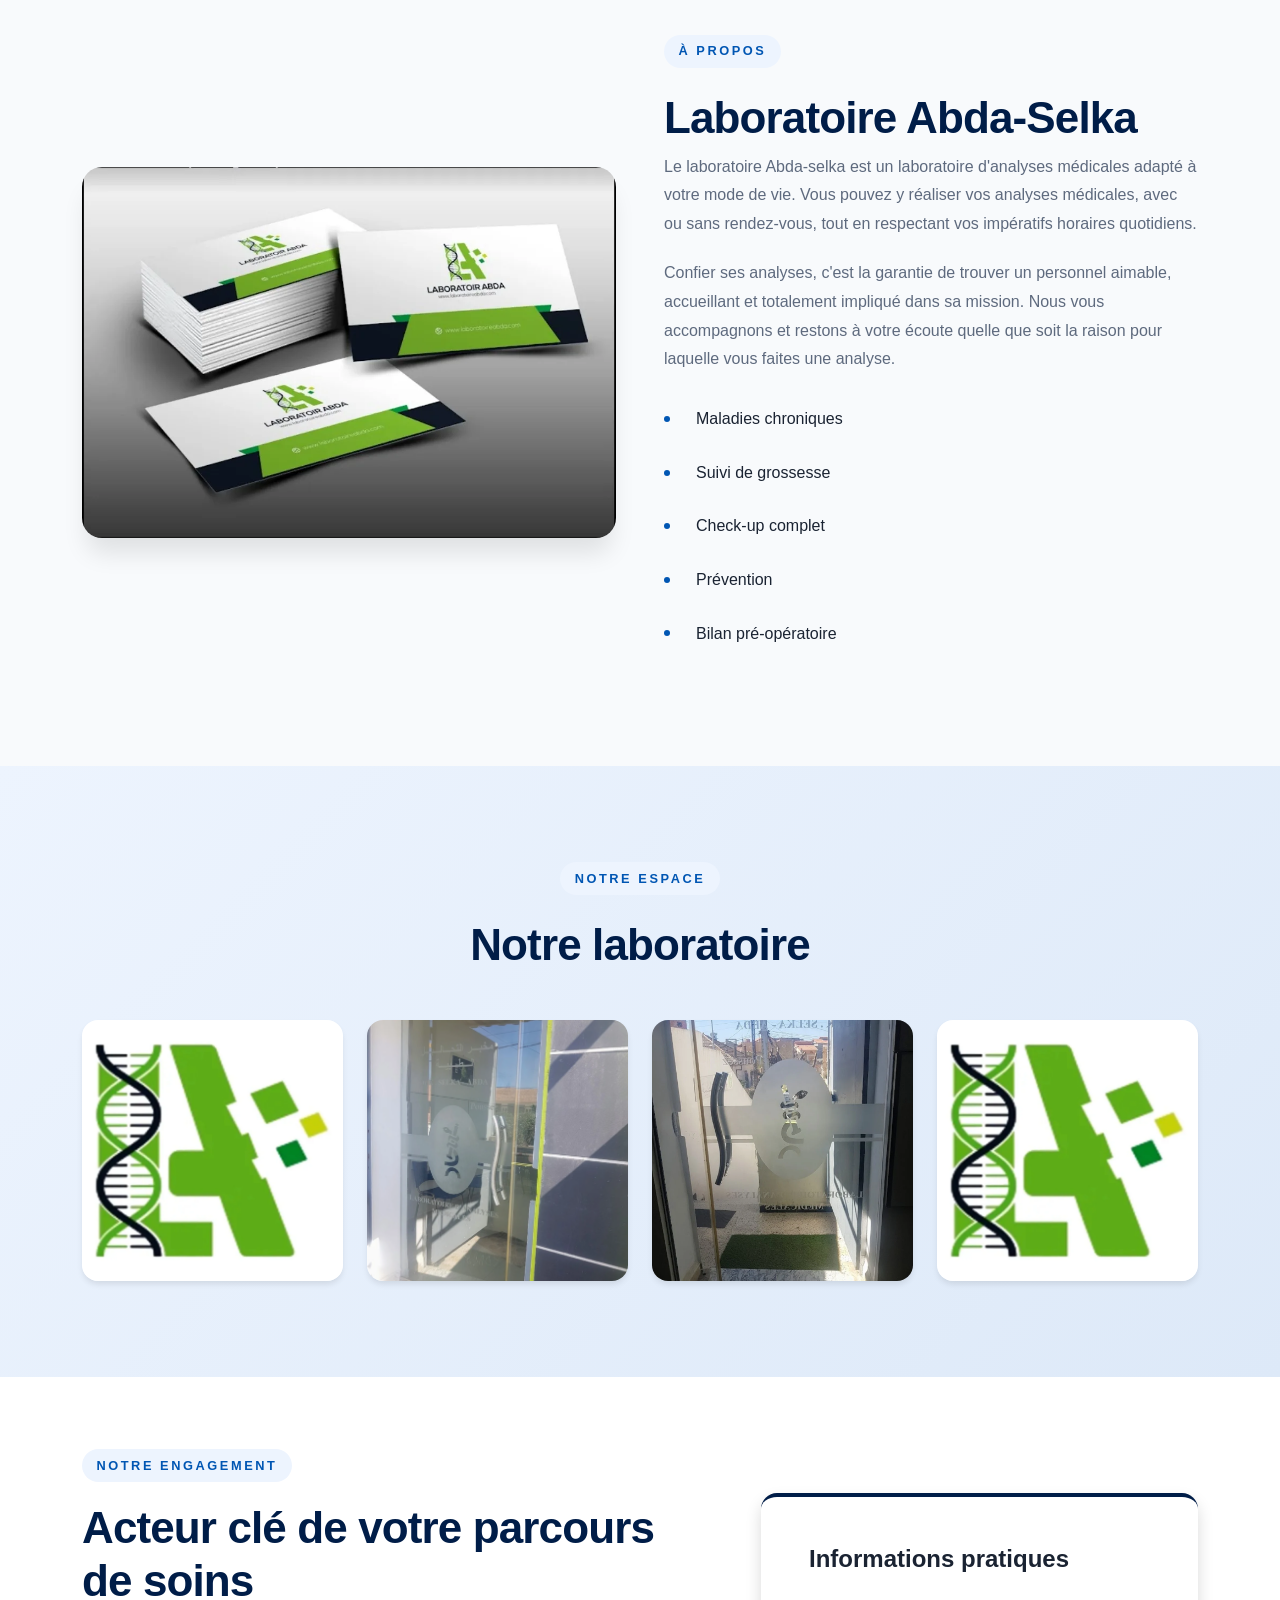
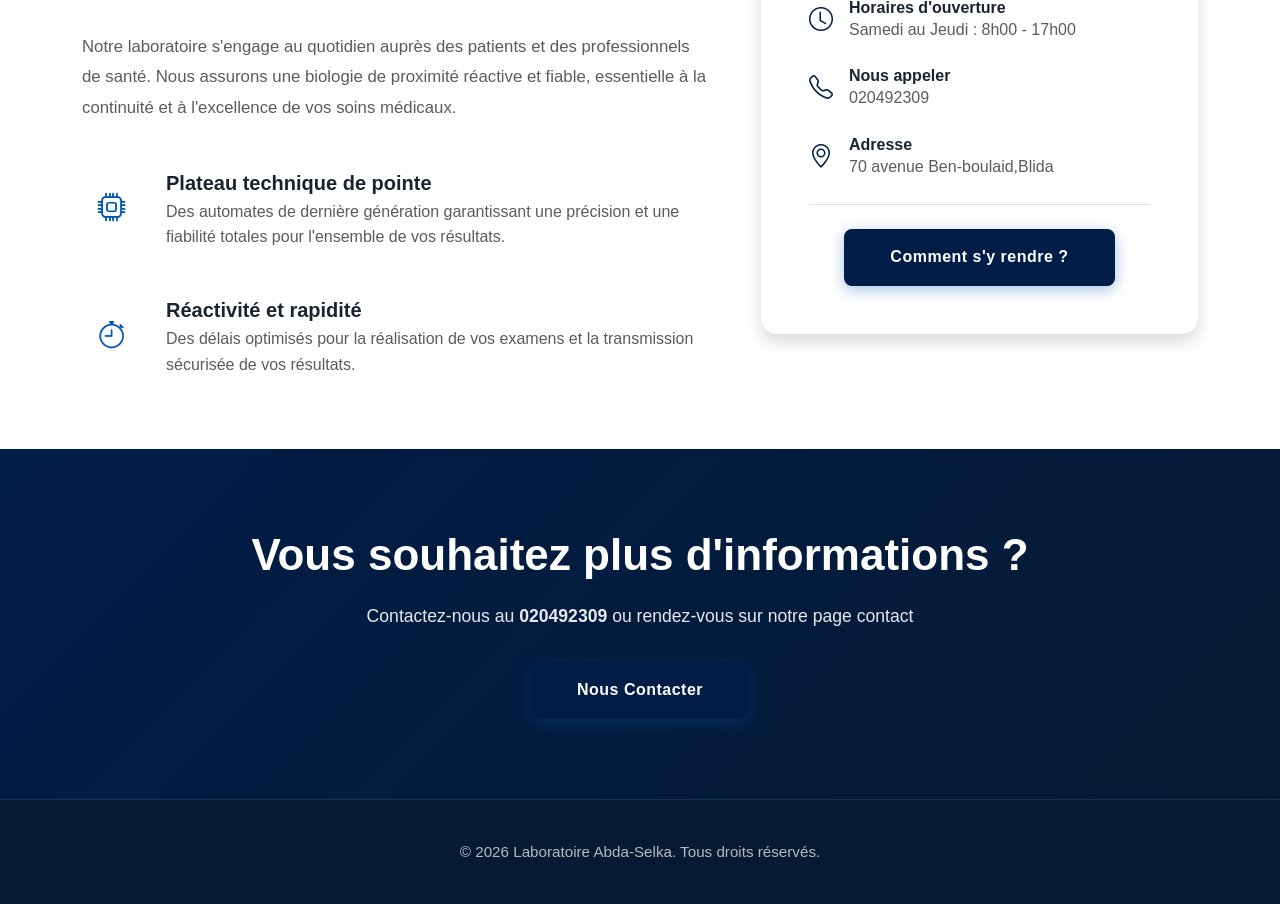
==== commit 8ccb51b9: "new design" ====
--- a/index.html
+++ b/index.html
@@ -15,50 +15,87 @@
     integrity="sha384-ka7Sk0Gln4gmtz2MlQnikT1wXgYsOg+OMhuP+IlRH9sENBO0LRn5q+8nbTov4+1p"
     crossorigin="anonymous"></script>
   <link rel="stylesheet" href="aceuille.css">
+
+
 </head>
 
 <body>
   <!-- Navigation -->
-  <nav class="navbar navbar-expand-lg navbar-dark navbar-main">
-    <div class="container-fluid px-4">
-      <a class="navbar-brand fw-bold" href="index.html">Laboratoire Abda-Selka</a>
-      <button class="navbar-toggler" type="button" data-bs-toggle="collapse" data-bs-target="#navbarNavDropdown"
-        aria-controls="navbarNavDropdown" aria-expanded="false" aria-label="Toggle navigation">
-        <span class="navbar-toggler-icon"></span>
+  <nav class="glass-nav-wrap" aria-label="Navigation principale">
+    <div class="glass-nav">
+      <a href="index.html" class="nav-logo">
+        <div class="nav-logo-icon" aria-hidden="true">
+          <svg viewBox="0 0 24 24" fill="none" stroke="white" stroke-width="2" stroke-linecap="round"
+            stroke-linejoin="round">
+            <path d="M14 2H10" />
+            <path d="M10 2v5L4.4 17.1c-.8 1.5.3 3.4 2 3.4h11.2c1.7 0 2.8-1.9 2-3.4L14 7V2z" />
+            <path d="M6.5 13.5h11" />
+          </svg>
+        </div>
+        <span class="nav-logo-text">Laboratoire Abda-Selka</span>
+      </a>
+
+      <button class="nav-toggle" aria-label="Ouvrir le menu" aria-expanded="false">
+        <span class="hamburger-bar"></span>
+        <span class="hamburger-bar"></span>
+        <span class="hamburger-bar"></span>
       </button>
-      <div class="collapse navbar-collapse" id="navbarNavDropdown">
-        <ul class="navbar-nav ms-auto gap-2">
-          <li class="nav-item">
-            <a class="nav-link" href="index.html">Accueil</a>
-          </li>
-          <li class="nav-item">
-            <a class="nav-link" href="guide.html">Guide</a>
-          </li>
-          <li class="nav-item">
-            <a class="nav-link" href="contact.html">Contact</a>
-          </li>
-          <li class="nav-item">
-            <a class="nav-link" href="domicile.html">À domicile</a>
-          </li>
-        </ul>
+
+      <div class="nav-menu-content">
+        <div class="nav-links">
+          <a href="guide.html" class="nav-link">Guide</a>
+          <a href="domicile.html" class="nav-link">À domicile</a>
+          <a href="contact.html" class="nav-link">Contact</a>
+        </div>
+
+        <a href="http://abda.bmvie.net" class="nav-cta">
+          <svg width="14" height="14" viewBox="0 0 24 24" fill="none" stroke="currentColor" stroke-width="2.2"
+            stroke-linecap="round" stroke-linejoin="round" aria-hidden="true">
+            <rect x="5" y="2" width="14" height="20" rx="2" />
+            <line x1="12" y1="18" x2="12" y2="18.01" />
+            <path d="M8 7h8M8 11h5" />
+          </svg>
+          Mes Résultats
+        </a>
       </div>
     </div>
   </nav>
 
   <!-- Hero Section -->
-  <section class="hero-section"
-    style="background-image: linear-gradient(rgba(0, 29, 72, 0.85), rgba(0, 29, 72, 0.85)), url('img/prelevement.jpg');">
+  <section class="hero-section">
     <div class="container">
-      <div class="hero-content text-center">
-        <div class="fade-in-up">
-          <p class="hero-eyebrow">Accès Patient Sécurisé</p>
-          <br></br>
-          <h1 class="hero-title">Vos résultats d'analyses en ligne</h1>
-        </div>
-        <br></br>
-        <div class="hero-actions fade-in-up" style="animation-delay: 0.2s;">
-          <a href="http://abda.bmvie.net" class="btn btn-results">Mes Résultats</a>
-        </div>
+      <div class="hero-content">
+
+        <p class="hero-eyebrow">
+          <span class="hero-eyebrow-dot" aria-hidden="true"></span>
+          Accès Patient Sécurisé
+        </p>
+
+        <h1 class="hero-title" id="hero-title">Vos résultats d’analyses en ligne</h1>
+
+        <p class="hero-subtitle">
+          Consultez vos résultats de biologie médicale en toute confidentialité,<br>
+          disponibles 24h/24 sur votre espace personnel.
+        </p>
+
+        <div class="hero-actions">
+          <a href="http://abda.bmvie.net" class="btn-results">
+            <svg width="15" height="15" viewBox="0 0 24 24" fill="none" stroke="currentColor" stroke-width="2.2"
+              stroke-linecap="round" stroke-linejoin="round" aria-hidden="true">
+              <rect x="5" y="2" width="14" height="20" rx="2" />
+              <line x1="12" y1="18" x2="12" y2="18.01" />
+              <path d="M8 7h8M8 11h5" />
+            </svg>
+            Mes Résultats
+            <span class="btn-arrow" aria-hidden="true">
+              <svg width="14" height="14" viewBox="0 0 24 24" fill="none" stroke="currentColor" stroke-width="2.5"
+                stroke-linecap="round">
+                <path d="M5 12h14M12 5l7 7-7 7" />
+              </svg>
+            </span>
+          </a>
+        </div>
+
       </div>
     </div>
   </section>
@@ -75,7 +112,7 @@
         <div class="col-md-6 col-lg-4">
           <div class="specialty-card fade-in-up">
             <div class="specialty-icon mb-3">
-              <i class="bi bi-droplet-fill fs-1" style="color: #a83086;"></i>
+              <i class="bi bi-droplet-fill fs-1" style="color: #0056b3;"></i>
             </div>
             <h3>Biochimie & Hématologie</h3>
             <p>FNS, Bilan lipidique, Glycémie, Bilan rénal et hépatique, Coagulation.</p>
@@ -84,7 +121,7 @@
         <div class="col-md-6 col-lg-4">
           <div class="specialty-card fade-in-up" style="animation-delay: 0.1s;">
             <div class="specialty-icon text-primary mb-3">
-              <i class="bi bi-bug-fill fs-1" style="color: #a83086;"></i>
+              <i class="bi bi-bug-fill fs-1" style="color: #0056b3;"></i>
             </div>
             <h3>Microbiologie</h3>
             <p>Bactériologie, Mycologie, Parasitologie et dépistage des infections.</p>
@@ -93,7 +130,7 @@
         <div class="col-md-6 col-lg-4">
           <div class="specialty-card fade-in-up" style="animation-delay: 0.2s;">
             <div class="specialty-icon text-primary mb-3">
-              <i class="bi bi-shield-plus fs-1" style="color: #a83086;"></i>
+              <i class="bi bi-shield-plus fs-1" style="color: #0056b3;"></i>
             </div>
             <h3>Immunologie & Sérologie</h3>
             <p>Dépistage viral, Bilan d'allergies, Hormonologie et maladies auto-immunes.</p>
@@ -109,7 +146,7 @@
       <div class="row align-items-center g-5">
         <div class="col-lg-6 fade-in">
           <div class="about-image">
-            <img src="img/carte-visite.jpg" alt="Laboratoire Abda-Selka">
+            <img src="img/carte.webp" alt="Laboratoire Abda-Selka" loading="lazy">
           </div>
         </div>
         <div class="col-lg-6 fade-in" style="animation-delay: 0.1s;">
@@ -142,16 +179,16 @@
       </div>
       <div class="gallery-grid mt-5">
         <div class="gallery-item fade-in-up">
-          <img src="img/logo-tube.jpg" alt="Équipements">
-        </div>
-        <div class="gallery-item fade-in-up" style="animation-delay: 0.1s;">
-          <img src="img/porte-i.jpg" alt="Entrée">
+          <img src="img/logo.webp" alt="Équipements" loading="lazy">
+        </div>
+        <div class="gallery-item fade-in-up" style="animation-delay: 0.1s;" >
+          <img src="img/porte1.webp" alt="Entrée" loading="lazy">
         </div>
         <div class="gallery-item fade-in-up" style="animation-delay: 0.2s;">
-          <img src="img/porte-d.jpg" alt="Accueil">
+          <img src="img/porte2.webp" alt="Accueil" loading="lazy">
         </div>
         <div class="gallery-item fade-in-up" style="animation-delay: 0.3s;">
-          <img src="img/logo.jpg" alt="Logo">
+          <img src="img/logo.webp" alt="Logo">
         </div>
       </div>
     </div>
@@ -162,7 +199,7 @@
       <div class="row g-5 align-items-center">
 
         <div class="col-lg-7 animate-on-scroll fade-in">
-          <p class="section-eyebrow fw-bold text-uppercase mb-1" style="color: #a83086 !important;">Notre Engagement</p>
+          <p class="section-eyebrow fw-bold text-uppercase mb-1" style="color: #0056b3 !important;">Notre Engagement</p>
           <h2 class="section-title fw-bold mb-4">Acteur clé de votre parcours de soins</h2>
           <p class="mission-text text-muted mb-5">
             Notre laboratoire s'engage au quotidien auprès des patients et des professionnels de santé. Nous assurons
@@ -173,7 +210,7 @@
           <div class="mission-highlights">
             <div class="d-flex align-items-start mb-4 animate-on-scroll fade-in-up">
               <div class="flex-shrink-0  bg-opacity-10  p-3 rounded-circle me-4">
-                <i class="bi bi-cpu fs-3" style="color: #a83086;"></i>
+                <i class="bi bi-cpu fs-3" style="color: #0056b3;"></i>
               </div>
               <div>
                 <h4 class="h5 fw-bold mb-1">Plateau technique de pointe</h4>
@@ -184,7 +221,7 @@
 
             <div class="d-flex align-items-start animate-on-scroll fade-in-up" style="animation-delay: 0.1s;">
               <div class="flex-shrink-0  bg-opacity-10  p-3 rounded-circle me-4">
-                <i class="bi bi-stopwatch fs-3" style="color: #a83086;"></i>
+                <i class="bi bi-stopwatch fs-3" style="color: #0056b3;"></i>
               </div>
               <div>
                 <h4 class="h5 fw-bold mb-1">Réactivité et rapidité</h4>
@@ -198,12 +235,12 @@
         <div class="col-lg-5 animate-on-scroll fade-in" style="animation-delay: 0.2s;">
 
           <div class="info-wrapper bg-white p-4 p-md-5 rounded-4 shadow border-top border-4"
-            style="border-top-color: #a83086 !important;">
+            style="border-top-color: #001d48 !important;">
             <h3 class="h4 fw-bold mb-4">Informations pratiques</h3>
 
             <div class="info-item d-flex align-items-center mb-4">
 
-              <div class="info-icon me-3" style="color: #a83086 !important;">
+              <div class="info-icon me-3" style="color: #001d48 !important;">
                 <i class="bi bi-clock fs-4"></i>
               </div>
               <div>
@@ -214,7 +251,7 @@
 
             <div class="info-item d-flex align-items-center mb-4">
 
-              <div class="info-icon me-3" style="color: #a83086 !important;">
+              <div class="info-icon me-3" style="color: #001d48 !important;">
                 <i class="bi bi-telephone fs-4"></i>
               </div>
               <div>
@@ -225,7 +262,7 @@
 
             <div class="info-item d-flex align-items-center mb-4">
 
-              <div class="info-icon me-3" style="color: #a83086 !important;">
+              <div class="info-icon me-3" style="color: #001d48 !important;">
                 <i class="bi bi-geo-alt fs-4"></i>
               </div>
               <div>
@@ -262,6 +299,7 @@
       <p>&copy; 2026 Laboratoire Abda-Selka. Tous droits réservés.</p>
     </div>
   </footer>
+  <script src="main.js" defer></script>
 </body>
 
 </html>
--- a/aceuille.css
+++ b/aceuille.css
@@ -1,14 +1,14 @@
 :root {
     --dark: #001d48;
     --dark-soft: #061a33;
-    --accent: #a83086;
-    --accent-light: #d075b9;
-    --accent-pale: #f0e5f0;
+    --accent: #0056b3;
+    --accent-light: #6db8ff;
+    --accent-pale: #edf4fe;
     --text: #1a2332;
-    --text-light: #6b7280;
-    --bg: #f9fafb;
+    --text-light: #5e6a7e;
+    --bg: #f8fafc;
     --card: #ffffff;
-    --border: #e5e7eb;
+    --border: #e2e8f0;
     --shadow-sm: 0 1px 2px 0 rgba(0, 0, 0, 0.05);
     --shadow: 0 4px 6px -1px rgba(0, 0, 0, 0.1);
     --shadow-lg: 0 10px 15px -3px rgba(0, 0, 0, 0.1);
@@ -102,76 +102,310 @@
     opacity: 0;
 }
 
-/* Navbar */
-.navbar-main {
-    background: linear-gradient(135deg, var(--dark) 0%, var(--dark-soft) 100%);
-    padding: 1rem 0;
-    box-shadow: var(--shadow);
-    border-bottom: 2px solid rgba(168, 48, 134, 0.1);
+/* ============================================================
+   NAVBAR
+   ============================================================ */
+
+.glass-nav-wrap {
+    position: fixed;
+    top: 0;
+    left: 0;
+    right: 0;
+    z-index: 100;
+    padding: 16px 24px;
+    display: flex;
+    justify-content: center;
+}
+
+.glass-nav {
+    width: 75%;
+    display: flex;
+    align-items: center;
+    justify-content: space-between;
+    background: rgba(0, 29, 72, 0.25);
+    border: 1px solid rgba(109, 184, 255, 0.2);
+    border-radius: 14px;
+    padding: 10px 12px 10px 20px;
+    backdrop-filter: blur(14px);
+    -webkit-backdrop-filter: blur(14px);
+}
+
+.nav-logo {
+    display: flex;
+    align-items: center;
+    gap: 10px;
+    text-decoration: none;
+}
+
+.nav-logo-icon {
+    width: 32px;
+    height: 32px;
+    background: rgba(109, 184, 255, 0.15);
+    border: 1px solid rgba(109, 184, 255, 0.3);
+    border-radius: 8px;
+    display: flex;
+    align-items: center;
+    justify-content: center;
+    flex-shrink: 0;
+}
+
+.nav-logo-icon svg {
+    width: 17px;
+    height: 17px;
+}
+
+.nav-logo-text {
+    font-family: 'Inter', sans-serif;
+    font-size: 15px;
+    font-weight: 600;
+    color: #ffffff;
+    letter-spacing: -0.01em;
+}
+
+.nav-links {
+    display: flex;
+    align-items: center;
+    gap: 2px;
+}
+
+.nav-link {
+    font-family: 'Inter', sans-serif;
+    font-size: 14px;
+    font-weight: 400;
+    color: rgba(255, 255, 255, 0.65);
+    text-decoration: none;
+    padding: 6px 14px;
+    border-radius: 8px;
+    transition: color 0.15s ease, background 0.15s ease;
+}
+
+.nav-link:hover {
+    color: rgba(255, 255, 255, 0.95);
+    /* Subtle ice-blue tint on hover, matching hero dot color family */
+    background: rgba(109, 184, 255, 0.12);
+    text-decoration: none;
+}
+
+.nav-cta {
+    display: inline-flex;
+    align-items: center;
+    gap: 7px;
+    background: #ffffff;
+    color: var(--dark) !important;
+    font-family: 'Inter', sans-serif;
+    font-size: 14px;
+    font-weight: 600;
+    padding: 8px 20px;
+    border-radius: 9px;
+    border: none;
+    text-decoration: none;
+    cursor: pointer;
+    transition: transform 0.15s ease, box-shadow 0.15s ease;
+    box-shadow: 0 2px 12px rgba(0, 0, 0, 0.2);
     position: relative;
-    z-index: 100;
-    transition: var(--transition);
-}
-
-.navbar-main:hover {
-    box-shadow: var(--shadow-lg);
-}
-
-.navbar-brand {
-    font-size: 1.5rem;
-    letter-spacing: 0.5px;
-    color: white !important;
-    transition: var(--transition);
-}
-
-.navbar-brand:hover {
-    color: var(--accent-light) !important;
-}
-
-.navbar-main .nav-link {
-    color: rgba(255, 255, 255, 0.75) !important;
-    font-weight: 500;
-    font-size: 0.95rem;
-    margin: 0 0.5rem;
-    padding: 0.5rem 0.75rem !important;
-    border-radius: 0.375rem;
-    transition: var(--transition);
-    position: relative;
-}
-
-.navbar-main .nav-link::after {
+    overflow: hidden;
+    letter-spacing: 0.01em;
+    white-space: nowrap;
+}
+
+.nav-cta:hover {
+    transform: translateY(-1px);
+    box-shadow: 0 4px 18px rgba(0, 29, 72, 0.35);
+    color: var(--dark) !important;
+    text-decoration: none;
+}
+
+.nav-cta::after {
     content: '';
     position: absolute;
-    bottom: 0;
-    left: 50%;
-    width: 0;
+    inset: 0;
+    background: linear-gradient(105deg, transparent 35%, rgba(0, 29, 72, 0.06) 50%, transparent 65%);
+    transform: translateX(-100%);
+    animation: navShimmer 4s ease infinite 1.5s;
+}
+
+.nav-toggle {
+    display: none;
+    flex-direction: column;
+    justify-content: space-between;
+    width: 22px;
+    height: 16px;
+    background: transparent;
+    border: none;
+    cursor: pointer;
+    padding: 0;
+    z-index: 110;
+}
+
+.hamburger-bar {
+    width: 100%;
     height: 2px;
-    background: var(--accent-light);
-    transform: translateX(-50%);
-    transition: var(--transition);
-}
-
-.navbar-main .nav-link:hover,
-.navbar-main .nav-link.active {
-    color: white !important;
-    background: rgba(168, 48, 134, 0.15);
-}
-
-.navbar-main .nav-link:hover::after,
-.navbar-main .nav-link.active::after {
-    width: 30px;
-}
-
-/* Hero Section */
+    background-color: #ffffff;
+    border-radius: 2px;
+    transition: all 0.25s ease-in-out;
+}
+
+.nav-menu-content {
+    display: flex;
+    align-items: center;
+    gap: 24px;
+}
+
+/* --- SCROLLED STATE (Clear/Light Background) --- */
+
+/* 1. Change the navbar background */
+.glass-nav-wrap.scrolled .glass-nav {
+    /* Changes to a clear/white glass effect */
+    background: transparent;
+    border: 1px solid rgba(0, 29, 72, 0.1);
+    box-shadow: 0 4px 20px rgba(0, 0, 0, 0.05);
+}
+
+/* 2. Switch Logo Text Color */
+.glass-nav-wrap.scrolled .nav-logo-text {
+    color: #001d48;
+    /* Dark Blue */
+}
+
+/* 3. Switch Logo SVG Color */
+.glass-nav-wrap.scrolled .nav-logo-icon svg {
+    stroke: #001d48;
+}
+
+.glass-nav-wrap.scrolled .nav-logo-icon {
+    background: rgba(0, 29, 72, 0.05);
+    border: 1px solid rgba(0, 29, 72, 0.1);
+}
+
+/* 4. Switch Nav Links Color */
+.glass-nav-wrap.scrolled .nav-link {
+    color: rgba(0, 29, 72, 0.7);
+}
+
+.glass-nav-wrap.scrolled .nav-link:hover {
+    color: #001d48;
+    background: rgba(0, 29, 72, 0.05);
+}
+
+/* 5. Invert the CTA Button */
+.glass-nav-wrap.scrolled .nav-cta {
+    background: #001d48;
+    color: #ffffff !important;
+}
+
+.glass-nav-wrap.scrolled .nav-cta svg {
+    stroke: #ffffff;
+}
+
+/* 6. Switch Mobile Hamburger Menu Color */
+.glass-nav-wrap.scrolled .hamburger-bar {
+    background-color: #001d48;
+}
+
+@media (max-width: 768px) {
+    .glass-nav-wrap {
+        padding: 12px 16px;
+    }
+
+    .glass-nav {
+        width: 100%;
+        position: relative;
+    }
+
+    .nav-toggle {
+        display: flex;
+    }
+
+    .nav-menu-content {
+        display: none;
+        position: absolute;
+        top: calc(100% + 10px);
+        left: 0;
+        right: 0;
+        flex-direction: column;
+        align-items: stretch;
+        gap: 20px;
+        /* Deep navy — matches hero gradient bottom */
+        background: rgba(255, 255, 255,0.05) !important;
+        backdrop-filter: blur(20px) !important;
+        -webkit-backdrop-filter: blur(20px) !important;
+        transform: translateZ(0);
+        -webkit-transform: translateZ(0);
+        border: 1px solid rgba(109, 184, 255, 0.2);
+        border-radius: 14px;
+        padding: 24px;
+        box-shadow: 0 10px 30px rgba(0, 29, 72, 0.4);
+    }
+
+    .nav-menu-content.is-active {
+        display: flex;
+        animation: fadeInDown 0.2s ease-out forwards;
+    }
+
+    .nav-links {
+        flex-direction: column;
+        align-items: center;
+        gap: 12px;
+    }
+
+    .nav-link {
+        width: 100%;
+        text-align: center;
+        padding: 10px;
+        font-size: 16px;
+    }
+
+    .nav-cta {
+        display: inline-flex !important;
+        align-self: center;
+        justify-content: center;
+        align-items: center;
+        width: auto !important;
+        padding: 12px 28px;
+        font-size: 15px;
+        margin-top: 8px;
+    }
+
+    .nav-toggle.is-active .hamburger-bar:nth-child(1) {
+        transform: translateY(7px) rotate(45deg);
+    }
+
+    .nav-toggle.is-active .hamburger-bar:nth-child(2) {
+        opacity: 0;
+    }
+
+    .nav-toggle.is-active .hamburger-bar:nth-child(3) {
+        transform: translateY(-7px) rotate(-45deg);
+    }
+
+
+}
+
+@keyframes fadeInDown {
+    from {
+        opacity: 0;
+        transform: translateY(-10px);
+    }
+
+    to {
+        opacity: 1;
+        transform: translateY(0);
+    }
+}
+
+/* ============================================================
+   HERO SECTION (ANCHOR)
+   ============================================================ */
 .hero-section {
     position: relative;
-    min-height: 85vh;
-    background: linear-gradient(135deg, var(--dark) 0%, var(--dark-soft) 100%),
-        url('img/covid.jpg') center/cover no-repeat;
+    min-height: 100dvh;
+    background-image: linear-gradient(rgba(0, 29, 72, 0.85), rgba(0, 29, 72, 0.85)), url('img/prelevement.webp');
     background-size: cover;
+    background-position: center;
     display: flex;
     align-items: center;
     justify-content: center;
+    padding: 140px 24px 80px;
     overflow: hidden;
 }
 
@@ -193,16 +427,39 @@
 }
 
 .hero-eyebrow {
-    display: inline-block;
-    color: var(--accent-light);
+    display: inline-flex;
+    align-items: center;
+    gap: 8px;
+    background: rgba(255, 255, 255, 0.07);
+    border: 1px solid rgba(255, 255, 255, 0.18);
+    border-radius: 100px;
+    padding: 5px 16px;
+    font-size: 11px;
+    font-weight: 600;
+    letter-spacing: 0.1em;
     text-transform: uppercase;
-    letter-spacing: 0.2em;
-    font-size: 0.85rem;
-    font-weight: 600;
-    margin-bottom: 1.5rem;
-    padding: 0.5rem 1rem;
-    background: rgba(208, 117, 185, 0.1);
-    border-radius: 50px;
+    color: rgba(200, 225, 255, 0.85);
+    margin-bottom: 24px;
+}
+
+.hero-eyebrow-dot {
+    width: 5px;
+    height: 5px;
+    background: var(--accent-light);
+    border-radius: 50%;
+    animation: heroBlinkDot 2.5s ease-in-out infinite;
+}
+
+@keyframes heroBlinkDot {
+
+    0%,
+    100% {
+        opacity: 1;
+    }
+
+    50% {
+        opacity: 0.2;
+    }
 }
 
 .hero-title {
@@ -231,28 +488,76 @@
 }
 
 .btn-results {
-    padding: 1.7rem 5rem;
-    background: var(--accent);
-    color: white;
-    border: 2px solid var(--accent);
-    border-radius: 0.5rem;
+    display: inline-flex;
+    align-items: center;
+    gap: 9px;
+    background: white;
+    color: var(--dark) !important;
+    font-family: 'Inter', sans-serif;
+    font-size: 14px;
     font-weight: 600;
-    font-size: 1.25rem;
-    transition: var(--transition);
-    box-shadow: 0 4px 15px rgba(168, 48, 134, 0.3);
+    padding: 13px 30px;
+    border-radius: 9px;
+    border: none;
     text-decoration: none;
-    display: inline-block;
-    letter-spacing: 0.5px;
+    cursor: pointer;
+    position: relative;
+    overflow: hidden;
+    transition: transform 0.16s ease, box-shadow 0.16s ease;
+    box-shadow: 0 2px 20px rgba(0, 0, 0, 0.25);
+    letter-spacing: 0.01em;
 }
 
 .btn-results:hover {
-    background: transparent;
-    color: white;
-    transform: translateY(-3px);
-    box-shadow: 0 8px 20px rgba(168, 48, 134, 0.4);
-}
-
-/* Sections */
+    transform: translateY(-2px);
+    /* Navy-tinted shadow mirrors the hero's deep background */
+    box-shadow: 0 6px 28px rgba(0, 29, 72, 0.35);
+    color: var(--dark) !important;
+    text-decoration: none;
+}
+
+.btn-results:active {
+    transform: translateY(0);
+}
+
+.btn-results::after {
+    content: '';
+    position: absolute;
+    inset: 0;
+    background: linear-gradient(105deg, transparent 35%, rgba(0, 29, 72, 0.06) 50%, transparent 65%);
+    transform: translateX(-100%);
+    animation: navShimmer 4s ease infinite 2.5s;
+}
+
+.btn-results .btn-arrow {
+    display: inline-flex;
+    transition: transform 0.18s ease;
+}
+
+.btn-results:hover .btn-arrow {
+    transform: translateX(3px);
+}
+
+@media (prefers-reduced-motion: reduce) {
+
+    .hero-eyebrow,
+    .hero-subtitle,
+    .hero-actions {
+        animation: none;
+        opacity: 1;
+        transform: none;
+    }
+
+    .hero-eyebrow-dot,
+    .nav-cta::after,
+    .btn-results::after {
+        animation: none;
+    }
+}
+
+/* ============================================================
+   SECTIONS & COMPONENTS (HARMONIZED)
+   ============================================================ */
 .section-specialties,
 .section-about,
 .section-gallery,
@@ -274,6 +579,7 @@
     display: inline-block;
     margin-bottom: 0.5rem;
     padding: 0.4rem 0.9rem;
+    /* Uses the hero-family ice-blue pale consistently */
     background: var(--accent-pale);
     border-radius: 50px;
 }
@@ -281,6 +587,7 @@
 .section-title {
     font-size: clamp(2rem, 4vw, 2.75rem);
     font-weight: 700;
+    /* Deep navy — the hero's dominant dark tone */
     color: var(--dark);
     letter-spacing: -0.02em;
     margin: 1rem 0 0.5rem;
@@ -312,6 +619,7 @@
 .specialty-card:hover {
     transform: translateY(-8px);
     box-shadow: var(--shadow-xl);
+    /* Ice-blue border on hover — matches hero dot accent */
     border-color: var(--accent-light);
 }
 
@@ -321,14 +629,15 @@
     display: flex;
     align-items: center;
     justify-content: center;
-    background: linear-gradient(135deg, rgba(168, 48, 134, 0.12), rgba(208, 117, 185, 0.06));
+    /* Accent blue gradient using hero-palette stops */
+    background: linear-gradient(135deg, rgba(0, 86, 179, 0.12), rgba(109, 184, 255, 0.08));
     border-radius: 1rem;
     margin-bottom: 1.5rem;
     transition: var(--transition);
 }
 
 .specialty-card:hover .specialty-icon {
-    background: linear-gradient(135deg, rgba(168, 48, 134, 0.2), rgba(208, 117, 185, 0.12));
+    background: linear-gradient(135deg, rgba(0, 86, 179, 0.2), rgba(109, 184, 255, 0.16));
     transform: scale(1.1);
 }
 
@@ -338,10 +647,10 @@
     object-fit: contain;
 }
 
-
 .specialty-card h3 {
     font-size: 1.35rem;
     font-weight: 600;
+    /* Hero's navy for all headings */
     color: var(--dark);
     margin-bottom: 0.75rem;
 }
@@ -354,6 +663,7 @@
 
 /* About Section */
 .section-about {
+    /* Cool off-white — matches the hero's page canvas tone */
     background: var(--bg);
 }
 
@@ -404,19 +714,22 @@
     transform: translateY(-50%);
     width: 6px;
     height: 6px;
+    /* Accent blue — consistent with hero CTA blue */
     background: var(--accent);
     border-radius: 50%;
     transition: var(--transition);
 }
 
 .about-list li:hover::before {
+    /* Ice-blue on hover — matches hero eyebrow dot */
     background: var(--accent-light);
     transform: translateY(-50%) scale(1.3);
 }
 
 /* Gallery Section */
 .section-gallery {
-    background: linear-gradient(135deg, #fafbfc 0%, #f3f4f6 100%);
+    /* Cool navy-echo gradient — flows naturally from the hero's navy world */
+    background: linear-gradient(135deg, var(--accent-pale) 0%, #dde9f8 100%);
 }
 
 .gallery-grid {
@@ -459,7 +772,8 @@
 
 /* Mission Section */
 .section-mission {
-    background: white;
+    /* Keeps white card feel but unified with the cool bg system */
+    background: var(--card);
 }
 
 .mission-text {
@@ -486,6 +800,7 @@
 }
 
 .highlight:hover {
+    /* Ice-blue pale tint on hover — hero palette echo */
     background: var(--accent-pale);
     border-color: var(--accent-light);
     transform: translateX(8px);
@@ -498,7 +813,7 @@
     display: flex;
     align-items: center;
     justify-content: center;
-    background: linear-gradient(135deg, rgba(168, 48, 134, 0.15), rgba(208, 117, 185, 0.08));
+    background: linear-gradient(135deg, rgba(0, 86, 179, 0.15), rgba(109, 184, 255, 0.1));
     border-radius: 0.75rem;
     transition: var(--transition);
 }
@@ -516,6 +831,7 @@
 .highlight h4 {
     font-size: 1.1rem;
     font-weight: 600;
+    /* Deep navy for all headings — mirrors hero title color */
     color: var(--dark);
     margin-bottom: 0.25rem;
 }
@@ -534,17 +850,19 @@
 }
 
 .info-card {
-    background: linear-gradient(135deg, var(--accent-pale) 0%, rgba(240, 229, 240, 0.5) 100%);
+    /* Pure accent-pale gradient — hero's ice-blue family */
+    background: linear-gradient(135deg, var(--accent-pale) 0%, rgba(221, 233, 248, 0.6) 100%);
     padding: 2.5rem;
     border-radius: 1.25rem;
     text-align: center;
-    border: 1px solid rgba(168, 48, 134, 0.2);
+    border: 1px solid rgba(0, 86, 179, 0.15);
     transition: var(--transition);
 }
 
 .info-card:hover {
     transform: translateY(-6px);
-    box-shadow: 0 8px 20px rgba(168, 48, 134, 0.15);
+    /* Navy-tinted shadow for depth consonant with the hero */
+    box-shadow: 0 8px 20px rgba(0, 29, 72, 0.1);
 }
 
 .info-card h3 {
@@ -563,6 +881,7 @@
 
 /* CTA Section */
 .section-cta {
+    /* Both stops come from the hero's dark-navy family */
     background: linear-gradient(135deg, var(--dark) 0%, var(--dark-soft) 100%);
     color: white;
     padding: 5rem 2rem;
@@ -584,14 +903,15 @@
 
 .btn-cta {
     padding: 0.9rem 2.75rem;
-    background: var(--accent);
+    /* Consistent accent blue — same as nav-cta and hero button ring */
+    background: var(--dark);
     color: white;
-    border: 2px solid var(--accent);
+    border: 2px solid var(--dark);
     border-radius: 0.5rem;
     font-weight: 600;
     font-size: 1rem;
     transition: var(--transition);
-    box-shadow: 0 4px 15px rgba(168, 48, 134, 0.3);
+    box-shadow: 0 4px 15px rgba(0, 86, 179, 0.35);
     text-decoration: none;
     display: inline-block;
     letter-spacing: 0.5px;
@@ -600,18 +920,22 @@
 .btn-cta:hover {
     background: transparent;
     color: var(--accent);
+    /* White border — pops on navy, mirrors nav-cta hover paradigm */
+    border-color: var(--accent);
     transform: translateY(-3px);
-    box-shadow: 0 8px 20px rgba(168, 48, 134, 0.4);
+    box-shadow: 0 8px 20px rgba(109, 184, 255, 0.2);
 }
 
 /* Footer */
 .site-footer {
+    /* Navy-soft — the darkest surface in the hero family */
     background: var(--dark-soft);
     color: rgba(255, 255, 255, 0.7);
     padding: 2.5rem 0;
     text-align: center;
     font-size: 0.95rem;
-    border-top: 1px solid rgba(168, 48, 134, 0.1);
+    /* Ice-blue top line — the hero accent-light at low opacity */
+    border-top: 1px solid rgba(109, 184, 255, 0.15);
 }
 
 .site-footer p {
@@ -652,10 +976,15 @@
         align-items: center;
     }
 
-    .btn-results,
+    .btn-results {
+        width: auto;
+        max-width: 320px;
+    }
+
+    /* Keep the nav CTA full width in the mobile menu for prominence */
     .btn-cta {
         width: 100%;
-        max-width: 300px;
+        max-width: 340px;
     }
 
     .gallery-grid {
@@ -716,10 +1045,9 @@
     }
 }
 
-
-/* --- Version renforcée pour l'Accordéon --- */
-
-/* On cible l'élément et on force l'encapsulation */
+/* ============================================================
+   ACCORDION (HARMONIZED)
+   ============================================================ */
 .accordion-item {
     background-color: var(--card) !important;
     border: 1px solid var(--border) !important;
@@ -727,55 +1055,48 @@
     margin-bottom: 1.25rem !important;
     box-shadow: var(--shadow-sm) !important;
     overflow: hidden !important;
-    /* Force les enfants à respecter l'arrondi */
     transition: var(--transition) !important;
 }
 
 .accordion-item:hover {
     box-shadow: var(--shadow) !important;
-    border-color: rgba(168, 48, 134, 0.4) !important;
+    /* Ice-blue border on hover — consistent with card hover pattern */
+    border-color: var(--accent-light) !important;
     transform: translateY(-2px);
 }
 
-/* On force le bouton interne à s'arrondir aussi */
 .accordion-button {
     padding: 1.25rem 1.5rem !important;
     font-size: 1.1rem !important;
+    /* Deep navy text — consistent with all other headings */
     color: var(--dark) !important;
     background-color: transparent !important;
     border: none !important;
     border-radius: 1rem !important;
-    /* Évite les angles bruts de Bootstrap */
-}
-
-/* Style quand l'accordéon est ouvert */
+}
+
 .accordion-button:not(.collapsed) {
-    color: var(--accent) !important;
+    color: var(--dark) !important;
+    /* Hero-family ice-blue pale for the active/open state */
     background-color: var(--accent-pale) !important;
     box-shadow: none !important;
-    /* On casse l'arrondi du bas uniquement quand c'est ouvert */
     border-bottom-left-radius: 0px !important;
     border-bottom-right-radius: 0px !important;
 }
 
-/* On supprime définitivement le halo bleu de Bootstrap au clic */
 .accordion-button:focus {
     box-shadow: none !important;
     outline: none !important;
 }
 
-/* Zone de texte interne */
 .accordion-body {
     padding: 1.5rem !important;
     color: var(--text-light) !important;
     background-color: var(--card) !important;
-    border-top: 1px solid rgba(168, 48, 134, 0.1) !important;
-}
-
-
-/* --- Correction définitive de la flèche de l'accordéon --- */
-
-/* 1. Sécurité : On nettoie tous les contours restants au clic */
+    /* Subtle accent-blue top divider inside open accordion */
+    border-top: 1px solid rgba(0, 86, 179, 0.12) !important;
+}
+
 .accordion-button:focus,
 .accordion-button:active,
 .accordion-button:focus-visible {
@@ -783,13 +1104,11 @@
     box-shadow: none !important;
 }
 
-/* 2. On remplace la flèche par défaut par une flèche violette (#a83086) */
+/* Deep navy arrowhead — matches var(--dark) #001d48 */
 .accordion-button::after {
-    background-image: url("data:image/svg+xml,%3csvg xmlns='http://www.w3.org/2000/svg' viewBox='0 0 16 16' fill='%23a83086'%3e%3cpath fill-rule='evenodd' d='M1.646 4.646a.5.5 0 0 1 .708 0L8 10.293l5.646-5.647a.5.5 0 0 1 .708.708l-6 6a.5.5 0 0 1-.708 0l-6-6a.5.5 0 0 1 0-.708z'/%3e%3c/svg%3e") !important;
-}
-
-/* 3. On garde cette même flèche violette lorsqu'elle se retourne (accordéon ouvert) */
+    background-image: url("data:image/svg+xml,%3csvg xmlns='http://www.w3.org/2000/svg' viewBox='0 0 16 16' fill='%23001d48'%3e%3cpath fill-rule='evenodd' d='M1.646 4.646a.5.5 0 0 1 .708 0L8 10.293l5.646-5.647a.5.5 0 0 1 .708.708l-6 6a.5.5 0 0 1-.708 0l-6-6a.5.5 0 0 1 0-.708z'/%3e%3c/svg%3e") !important;
+}
+
 .accordion-button:not(.collapsed)::after {
-    background-image: url("data:image/svg+xml,%3csvg xmlns='http://www.w3.org/2000/svg' viewBox='0 0 16 16' fill='%23a83086'%3e%3cpath fill-rule='evenodd' d='M1.646 4.646a.5.5 0 0 1 .708 0L8 10.293l5.646-5.647a.5.5 0 0 1 .708.708l-6 6a.5.5 0 0 1-.708 0l-6-6a.5.5 0 0 1 0-.708z'/%3e%3c/svg%3e") !important;
-}
-
+    background-image: url("data:image/svg+xml,%3csvg xmlns='http://www.w3.org/2000/svg' viewBox='0 0 16 16' fill='%23001d48'%3e%3cpath fill-rule='evenodd' d='M1.646 4.646a.5.5 0 0 1 .708 0L8 10.293l5.646-5.647a.5.5 0 0 1 .708.708l-6 6a.5.5 0 0 1-.708 0l-6-6a.5.5 0 0 1 0-.708z'/%3e%3c/svg%3e") !important;
+}
